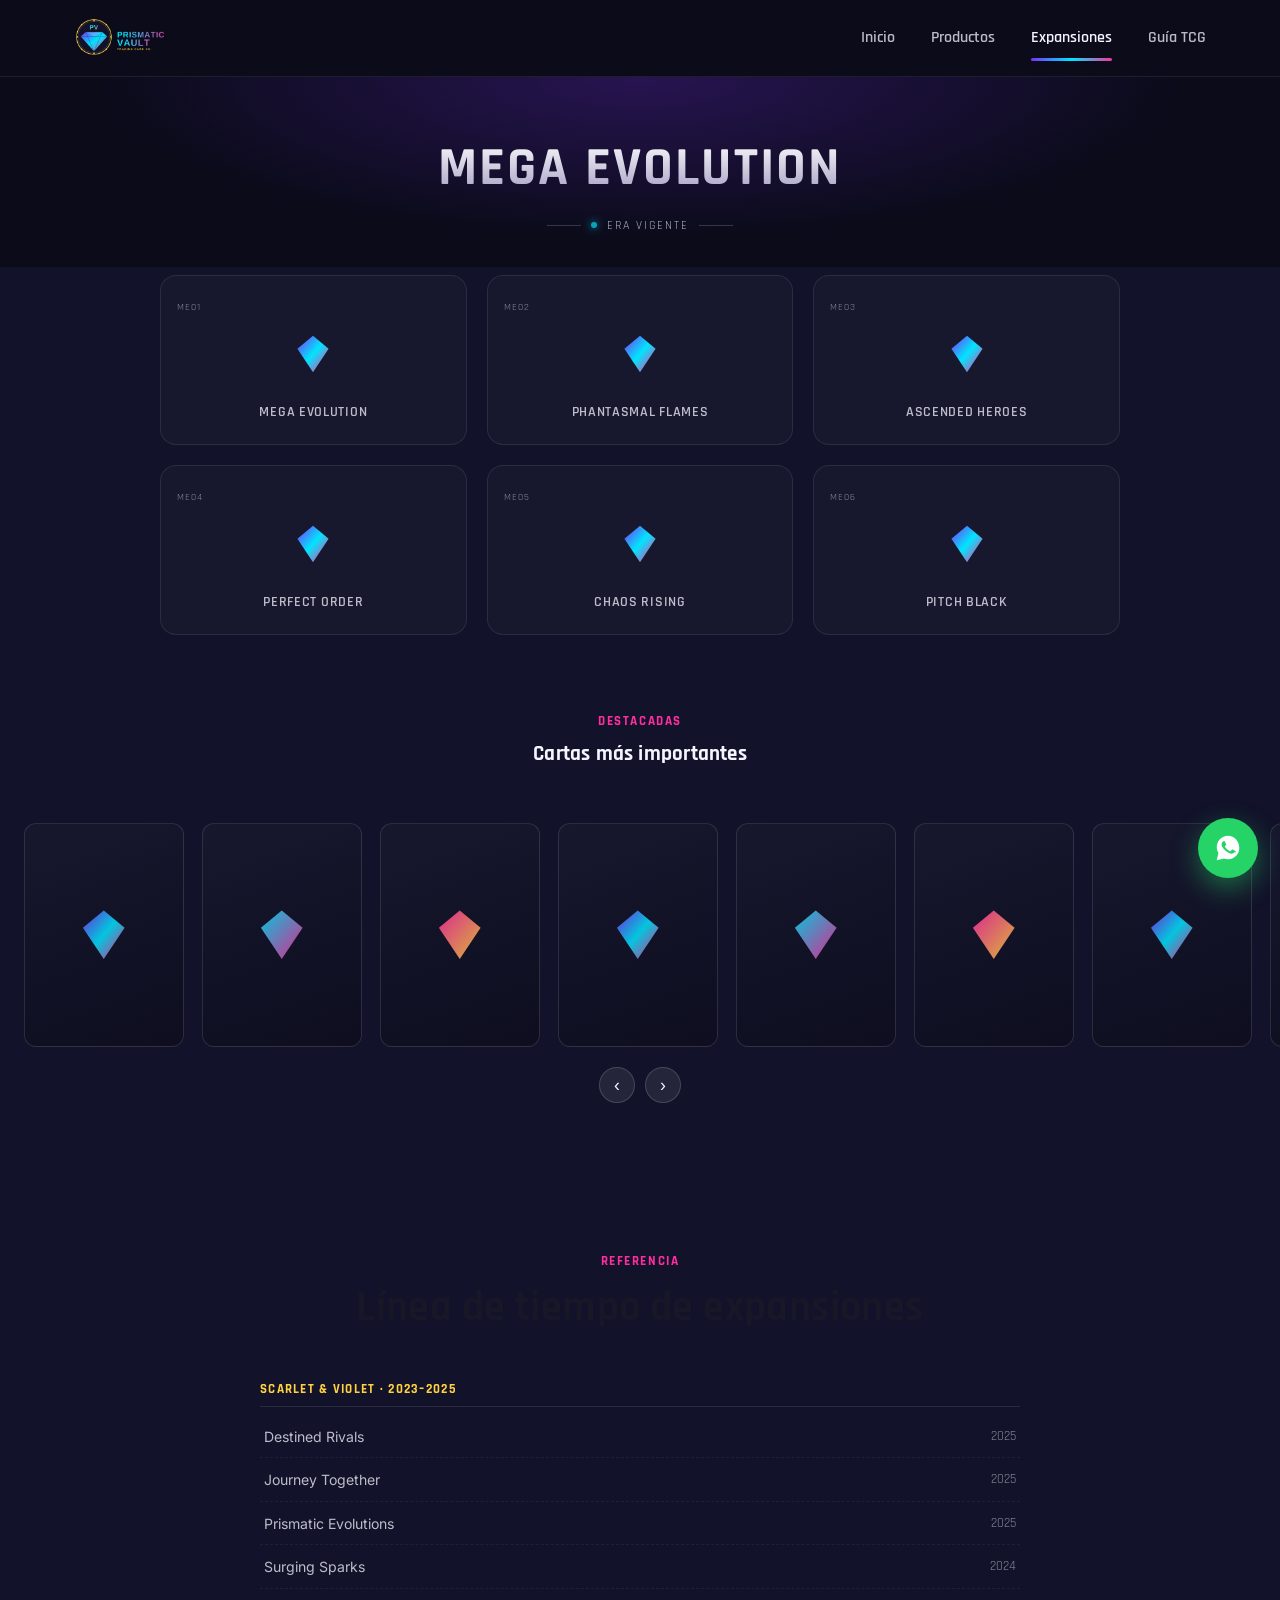
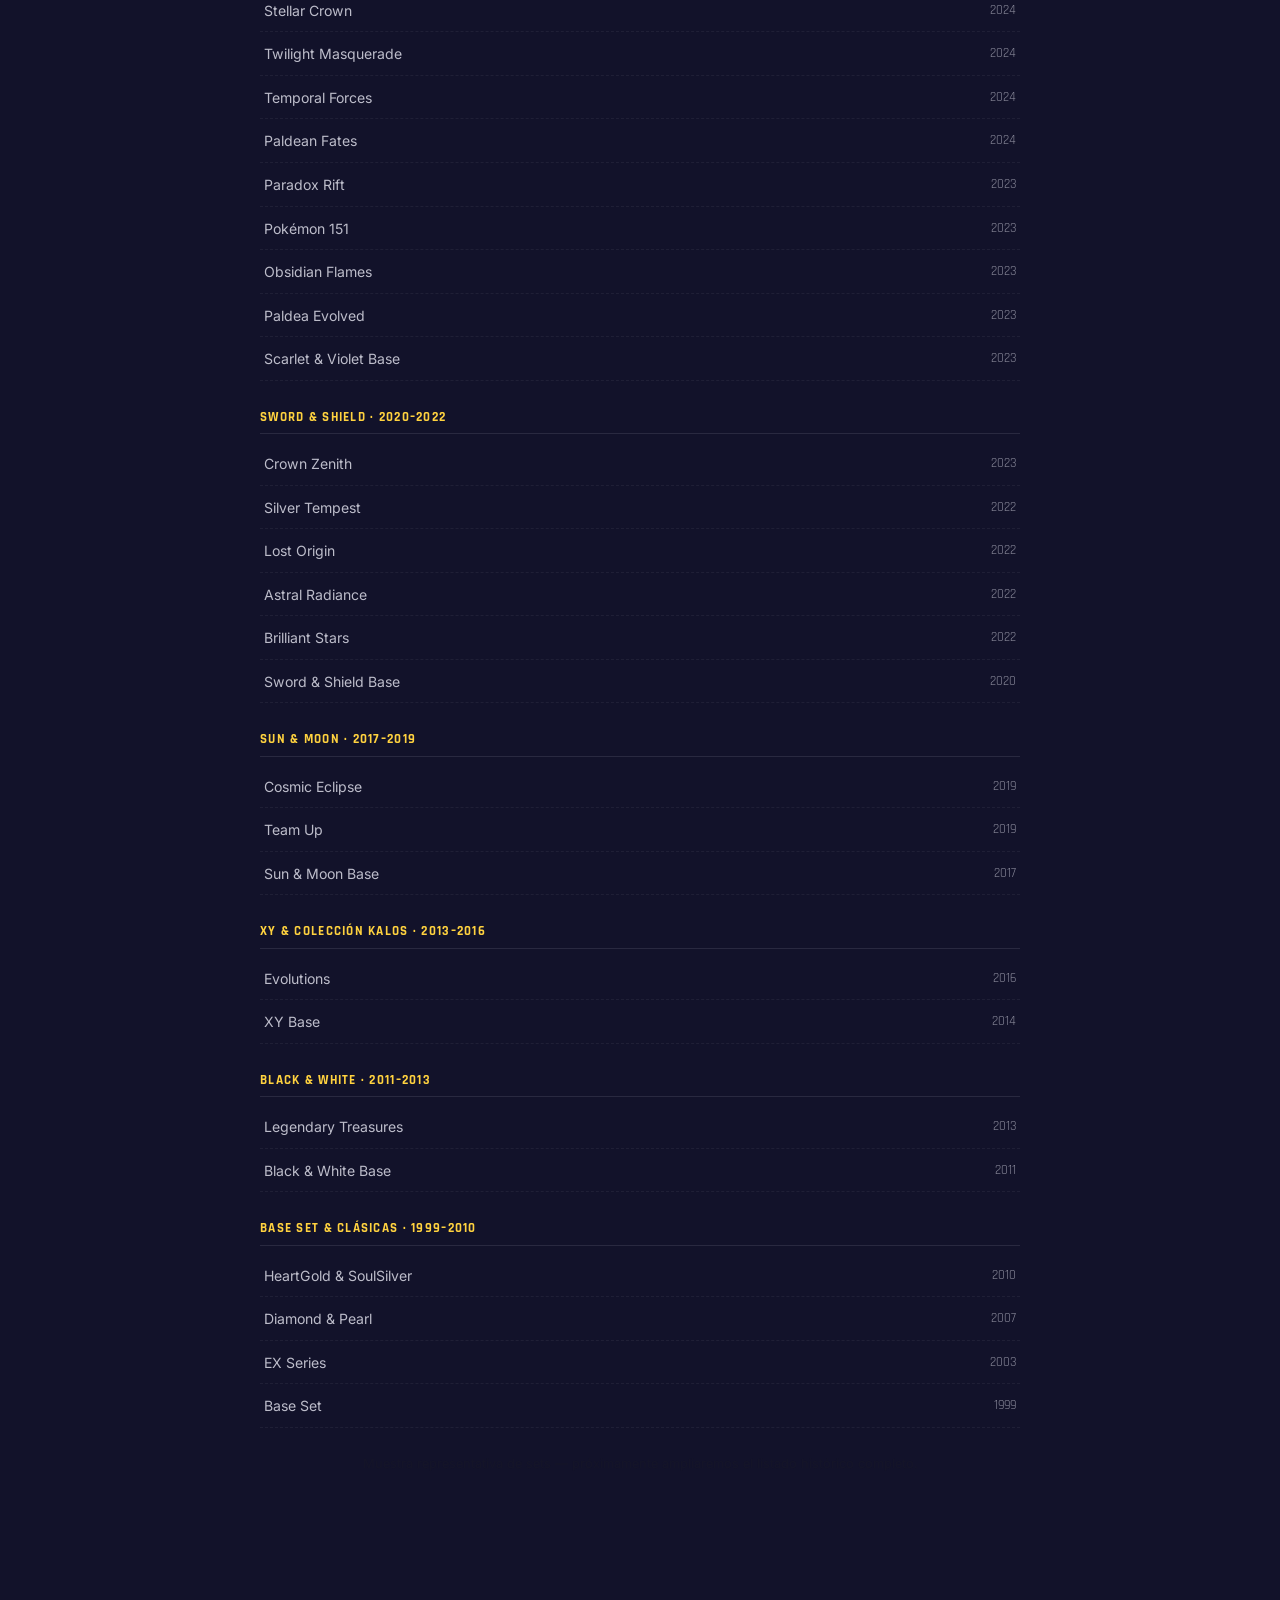
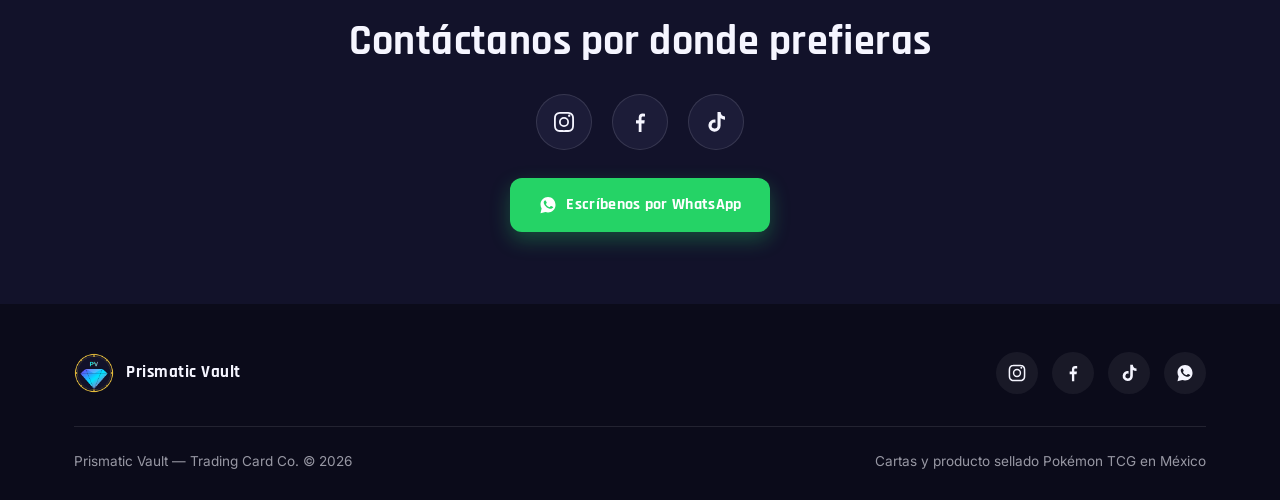
==== expansiones.html @ 1714596a "Rediseña estructura y navegación del sitio - Header oscuro (navy) en vez de blanco, quita el botón "" ====
<!DOCTYPE html>
<html lang="es-MX">
<head>
<meta charset="UTF-8">
<meta name="viewport" content="width=device-width, initial-scale=1.0">
<title>Expansiones Pokémon TCG | Prismatic Vault</title>
<meta name="description" content="Conoce las expansiones vigentes de Pokémon TCG y explora una línea de tiempo de los bloques anteriores, desde Scarlet & Violet hasta las colecciones clásicas.">
<link rel="canonical" href="https://prismaticvaulttcg.com/expansiones.html">
<meta property="og:title" content="Expansiones Pokémon TCG | Prismatic Vault">
<meta property="og:description" content="Sets vigentes y línea de tiempo de expansiones Pokémon TCG.">
<meta property="og:image" content="assets/brand/prismatic_vault_banner.png">
<meta property="og:type" content="website">
<link rel="icon" type="image/png" href="assets/brand/prismatic_vault_icon.png">
<link rel="preconnect" href="https://fonts.googleapis.com">
<link rel="preconnect" href="https://fonts.gstatic.com" crossorigin>
<link href="https://fonts.googleapis.com/css2?family=Rajdhani:wght@600;700&family=Inter:wght@400;500;600&display=swap" rel="stylesheet">
<link rel="stylesheet" href="css/style.css">
</head>
<body>

<header class="site-header">
  <div class="container">
    <a href="index.html" class="brand-logo">
      <img src="assets/brand/prismatic_vault_logo.png" alt="Prismatic Vault — Trading Card Co.">
    </a>
    <nav class="main-nav">
      <a href="index.html">Inicio</a>
      <a href="productos.html">Productos</a>
      <a href="expansiones.html" aria-current="page">Expansiones</a>
      <a href="guia-tcg.html">Guía TCG</a>
    </nav>
    <button class="hamburger" aria-label="Abrir menú" aria-expanded="false">
      <span></span><span></span><span></span>
    </button>
  </div>
</header>

<main>

  <!-- HERO DE ERA VIGENTE -->
  <section class="exp-hero">
    <h1 class="exp-wordmark">MEGA EVOLUTION</h1>
    <div class="exp-status"><span class="dot"></span>Era vigente</div>
  </section>

  <!-- SETS DE LA ERA VIGENTE -->
  <section class="section section--dark" style="padding-top: 8px;">
    <div class="set-grid">
      <div class="set-tile" style="--set-glow: var(--cyan);">
        <div class="set-code">ME01</div>
        <svg class="set-gem" viewBox="0 0 40 40"><polygon points="20,6 32,16 20,34 8,16" fill="url(#pv-grad)"/></svg>
        <div class="set-name">Mega Evolution</div>
      </div>
      <div class="set-tile" style="--set-glow: var(--magenta);">
        <div class="set-code">ME02</div>
        <svg class="set-gem" viewBox="0 0 40 40"><polygon points="20,6 32,16 20,34 8,16" fill="url(#pv-grad)"/></svg>
        <div class="set-name">Phantasmal Flames</div>
      </div>
      <div class="set-tile" style="--set-glow: var(--gold);">
        <div class="set-code">ME03</div>
        <svg class="set-gem" viewBox="0 0 40 40"><polygon points="20,6 32,16 20,34 8,16" fill="url(#pv-grad)"/></svg>
        <div class="set-name">Ascended Heroes</div>
      </div>
      <div class="set-tile" style="--set-glow: var(--violet);">
        <div class="set-code">ME04</div>
        <svg class="set-gem" viewBox="0 0 40 40"><polygon points="20,6 32,16 20,34 8,16" fill="url(#pv-grad)"/></svg>
        <div class="set-name">Perfect Order</div>
      </div>
      <div class="set-tile" style="--set-glow: var(--cyan);">
        <div class="set-code">ME05</div>
        <svg class="set-gem" viewBox="0 0 40 40"><polygon points="20,6 32,16 20,34 8,16" fill="url(#pv-grad)"/></svg>
        <div class="set-name">Chaos Rising</div>
      </div>
      <div class="set-tile" style="--set-glow: var(--magenta);">
        <div class="set-code">ME06</div>
        <svg class="set-gem" viewBox="0 0 40 40"><polygon points="20,6 32,16 20,34 8,16" fill="url(#pv-grad)"/></svg>
        <div class="set-name">Pitch Black</div>
      </div>
    </div>
  </section>

  <!-- CARTAS MÁS IMPORTANTES -->
  <section class="section section--dark" style="padding-top: 0;">
    <div class="section-header">
      <span class="eyebrow">Destacadas</span>
      <h2 class="section-title" style="font-size: 1.3rem;">Cartas más importantes</h2>
    </div>
    <div class="cards-carousel-wrap">
      <div class="cards-carousel" id="cards-track">
        <div class="card-tile"><svg class="gem" viewBox="0 0 40 40"><polygon points="20,6 32,16 20,34 8,16" fill="url(#pv-grad)" opacity="0.85"/></svg></div>
        <div class="card-tile"><svg class="gem" viewBox="0 0 40 40"><polygon points="20,6 32,16 20,34 8,16" fill="url(#pv-grad-2)" opacity="0.85"/></svg></div>
        <div class="card-tile"><svg class="gem" viewBox="0 0 40 40"><polygon points="20,6 32,16 20,34 8,16" fill="url(#pv-grad-3)" opacity="0.85"/></svg></div>
        <div class="card-tile"><svg class="gem" viewBox="0 0 40 40"><polygon points="20,6 32,16 20,34 8,16" fill="url(#pv-grad)" opacity="0.85"/></svg></div>
        <div class="card-tile"><svg class="gem" viewBox="0 0 40 40"><polygon points="20,6 32,16 20,34 8,16" fill="url(#pv-grad-2)" opacity="0.85"/></svg></div>
        <div class="card-tile"><svg class="gem" viewBox="0 0 40 40"><polygon points="20,6 32,16 20,34 8,16" fill="url(#pv-grad-3)" opacity="0.85"/></svg></div>
        <div class="card-tile"><svg class="gem" viewBox="0 0 40 40"><polygon points="20,6 32,16 20,34 8,16" fill="url(#pv-grad)" opacity="0.85"/></svg></div>
        <div class="card-tile"><svg class="gem" viewBox="0 0 40 40"><polygon points="20,6 32,16 20,34 8,16" fill="url(#pv-grad-2)" opacity="0.85"/></svg></div>
      </div>
      <div class="carousel-nav">
        <button data-cards-arrow="-1" data-cards-target="cards-track" aria-label="Girar a la izquierda">&#8249;</button>
        <button data-cards-arrow="1" data-cards-target="cards-track" aria-label="Girar a la derecha">&#8250;</button>
      </div>
    </div>
  </section>

  <!-- LÍNEA DE TIEMPO -->
  <section class="section section--navy" style="background: var(--navy);">
    <div class="container">
      <div class="section-header">
        <span class="eyebrow">Referencia</span>
        <h2 class="section-title">Línea de tiempo de expansiones</h2>
      </div>
      <div class="timeline">

        <div class="era">
          <div class="era-name">Scarlet &amp; Violet · 2023–2025</div>
          <div class="era-rows">
            <div class="era-row"><span>Destined Rivals</span><span>2025</span></div>
            <div class="era-row"><span>Journey Together</span><span>2025</span></div>
            <div class="era-row"><span>Prismatic Evolutions</span><span>2025</span></div>
            <div class="era-row"><span>Surging Sparks</span><span>2024</span></div>
            <div class="era-row"><span>Stellar Crown</span><span>2024</span></div>
            <div class="era-row"><span>Twilight Masquerade</span><span>2024</span></div>
            <div class="era-row"><span>Temporal Forces</span><span>2024</span></div>
            <div class="era-row"><span>Paldean Fates</span><span>2024</span></div>
            <div class="era-row"><span>Paradox Rift</span><span>2023</span></div>
            <div class="era-row"><span>Pokémon 151</span><span>2023</span></div>
            <div class="era-row"><span>Obsidian Flames</span><span>2023</span></div>
            <div class="era-row"><span>Paldea Evolved</span><span>2023</span></div>
            <div class="era-row"><span>Scarlet &amp; Violet Base</span><span>2023</span></div>
          </div>
        </div>

        <div class="era">
          <div class="era-name">Sword &amp; Shield · 2020–2022</div>
          <div class="era-rows">
            <div class="era-row"><span>Crown Zenith</span><span>2023</span></div>
            <div class="era-row"><span>Silver Tempest</span><span>2022</span></div>
            <div class="era-row"><span>Lost Origin</span><span>2022</span></div>
            <div class="era-row"><span>Astral Radiance</span><span>2022</span></div>
            <div class="era-row"><span>Brilliant Stars</span><span>2022</span></div>
            <div class="era-row"><span>Sword &amp; Shield Base</span><span>2020</span></div>
          </div>
        </div>

        <div class="era">
          <div class="era-name">Sun &amp; Moon · 2017–2019</div>
          <div class="era-rows">
            <div class="era-row"><span>Cosmic Eclipse</span><span>2019</span></div>
            <div class="era-row"><span>Team Up</span><span>2019</span></div>
            <div class="era-row"><span>Sun &amp; Moon Base</span><span>2017</span></div>
          </div>
        </div>

        <div class="era">
          <div class="era-name">XY &amp; Colección Kalos · 2013–2016</div>
          <div class="era-rows">
            <div class="era-row"><span>Evolutions</span><span>2016</span></div>
            <div class="era-row"><span>XY Base</span><span>2014</span></div>
          </div>
        </div>

        <div class="era">
          <div class="era-name">Black &amp; White · 2011–2013</div>
          <div class="era-rows">
            <div class="era-row"><span>Legendary Treasures</span><span>2013</span></div>
            <div class="era-row"><span>Black &amp; White Base</span><span>2011</span></div>
          </div>
        </div>

        <div class="era">
          <div class="era-name">Base Set &amp; Clásicas · 1999–2010</div>
          <div class="era-rows">
            <div class="era-row"><span>HeartGold &amp; SoulSilver</span><span>2010</span></div>
            <div class="era-row"><span>Diamond &amp; Pearl</span><span>2007</span></div>
            <div class="era-row"><span>EX Series</span><span>2003</span></div>
            <div class="era-row"><span>Base Set</span><span>1999</span></div>
          </div>
        </div>

        <p class="timeline-note">Muestra representativa de sets — próximamente ampliaremos el listado histórico completo.</p>
      </div>
    </div>
  </section>

  <!-- BANDA DE CONTACTO -->
  <section class="section section--dark social-band">
    <div class="container">
      <h2 class="section-title">Contáctanos por donde prefieras</h2>
      <div class="social-icons-lg">
        <a href="https://www.instagram.com/prismaticvault.tcg/" target="_blank" rel="noopener" aria-label="Instagram">
          <svg viewBox="0 0 24 24"><path d="M12 2c-2.72 0-3.06.01-4.12.06-1.06.05-1.79.22-2.43.47a4.92 4.92 0 0 0-1.78 1.16 4.92 4.92 0 0 0-1.16 1.78c-.25.64-.42 1.37-.47 2.43C2 8.94 2 9.28 2 12s.01 3.06.06 4.12c.05 1.06.22 1.79.47 2.43.26.66.6 1.22 1.16 1.78.56.56 1.12.9 1.78 1.16.64.25 1.37.42 2.43.47C8.94 22 9.28 22 12 22s3.06-.01 4.12-.06c1.06-.05 1.79-.22 2.43-.47a4.92 4.92 0 0 0 1.78-1.16 4.92 4.92 0 0 0 1.16-1.78c.25-.64.42-1.37.47-2.43.05-1.06.06-1.4.06-4.12s-.01-3.06-.06-4.12c-.05-1.06-.22-1.79-.47-2.43a4.92 4.92 0 0 0-1.16-1.78 4.92 4.92 0 0 0-1.78-1.16c-.64-.25-1.37-.42-2.43-.47C15.06 2.01 14.72 2 12 2zm0 1.8c2.67 0 2.99.01 4.04.06.98.04 1.5.21 1.85.34.47.18.8.4 1.15.75.35.35.57.68.75 1.15.13.36.3.87.34 1.85.05 1.05.06 1.37.06 4.04s-.01 2.99-.06 4.04c-.04.98-.21 1.5-.34 1.85-.18.47-.4.8-.75 1.15-.35.35-.68.57-1.15.75-.36.13-.87.3-1.85.34-1.05.05-1.37.06-4.04.06s-2.99-.01-4.04-.06c-.98-.04-1.5-.21-1.85-.34a3.1 3.1 0 0 1-1.15-.75 3.1 3.1 0 0 1-.75-1.15c-.13-.36-.3-.87-.34-1.85-.05-1.05-.06-1.37-.06-4.04s.01-2.99.06-4.04c.04-.98.21-1.5.34-1.85.18-.47.4-.8.75-1.15.35-.35.68-.57 1.15-.75.36-.13.87-.3 1.85-.34 1.05-.05 1.37-.06 4.04-.06zm0 3.2a5 5 0 1 0 0 10 5 5 0 0 0 0-10zm0 8.25a3.25 3.25 0 1 1 0-6.5 3.25 3.25 0 0 1 0 6.5zm5.2-8.45a1.17 1.17 0 1 1 0-2.34 1.17 1.17 0 0 1 0 2.34z"/></svg>
        </a>
        <a href="https://facebook.com/prismaticvault.tcg" target="_blank" rel="noopener" aria-label="Facebook">
          <svg viewBox="0 0 24 24"><path d="M13.5 22v-8.4h2.8l.42-3.28h-3.22V8.2c0-.95.26-1.6 1.63-1.6H17V3.7A21.8 21.8 0 0 0 14.6 3.6c-2.3 0-3.87 1.4-3.87 3.98v2.74H8v3.28h2.73V22h2.77z"/></svg>
        </a>
        <a href="https://vt.tiktok.com/ZSXAYgNUm/" target="_blank" rel="noopener" aria-label="TikTok">
          <svg viewBox="0 0 24 24"><path d="M16.6 2h-3.1v13.6a2.9 2.9 0 1 1-2.05-2.78V9.6a6.1 6.1 0 1 0 5.15 6.03V8.36a7.9 7.9 0 0 0 4.4 1.33V6.5a4.85 4.85 0 0 1-4.4-4.5z"/></svg>
        </a>
      </div>
      <a href="https://wa.me/524494250223" class="btn btn-whatsapp" target="_blank" rel="noopener">
        <svg viewBox="0 0 32 32" style="width:20px;height:20px;fill:#fff;"><path d="M16.02 3C9.4 3 4 8.4 4 15.02c0 2.34.65 4.52 1.78 6.38L4 29l7.78-1.74a12.9 12.9 0 0 0 4.24.72h.02c6.62 0 12.02-5.4 12.02-12.02C28 8.4 22.64 3 16.02 3zm7.05 17.2c-.3.86-1.7 1.64-2.35 1.74-.6.1-1.36.14-2.2-.14-.5-.16-1.15-.38-1.98-.74-3.48-1.5-5.75-5.02-5.93-5.26-.17-.24-1.42-1.9-1.42-3.62 0-1.72.9-2.56 1.22-2.9.32-.34.7-.42.94-.42h.68c.22 0 .5-.04.78.6.3.68 1 2.4 1.1 2.58.1.18.16.4.02.64-.14.24-.2.4-.4.62-.2.22-.42.5-.6.66-.2.2-.4.4-.18.78.22.38 1 1.66 2.16 2.7 1.48 1.32 2.74 1.74 3.12 1.94.38.2.6.16.82-.08.22-.24.94-1.08 1.2-1.46.26-.38.5-.3.84-.18.34.12 2.16 1.02 2.54 1.2.38.18.62.28.72.44.1.18.1.98-.2 1.84z"/></svg>
        Escríbenos por WhatsApp
      </a>
    </div>
  </section>

</main>

<footer class="site-footer">
  <div class="container">
    <div class="footer-top">
      <div class="footer-brand">
        <img src="assets/brand/prismatic_vault_icon.png" alt="Prismatic Vault">
        <span>Prismatic Vault</span>
      </div>
      <div class="footer-links">
        <a href="https://www.instagram.com/prismaticvault.tcg/" target="_blank" rel="noopener" aria-label="Instagram">
          <svg viewBox="0 0 24 24"><path d="M12 2c-2.72 0-3.06.01-4.12.06-1.06.05-1.79.22-2.43.47a4.92 4.92 0 0 0-1.78 1.16 4.92 4.92 0 0 0-1.16 1.78c-.25.64-.42 1.37-.47 2.43C2 8.94 2 9.28 2 12s.01 3.06.06 4.12c.05 1.06.22 1.79.47 2.43.26.66.6 1.22 1.16 1.78.56.56 1.12.9 1.78 1.16.64.25 1.37.42 2.43.47C8.94 22 9.28 22 12 22s3.06-.01 4.12-.06c1.06-.05 1.79-.22 2.43-.47a4.92 4.92 0 0 0 1.78-1.16 4.92 4.92 0 0 0 1.16-1.78c.25-.64.42-1.37.47-2.43.05-1.06.06-1.4.06-4.12s-.01-3.06-.06-4.12c-.05-1.06-.22-1.79-.47-2.43a4.92 4.92 0 0 0-1.16-1.78 4.92 4.92 0 0 0-1.78-1.16c-.64-.25-1.37-.42-2.43-.47C15.06 2.01 14.72 2 12 2zm0 1.8c2.67 0 2.99.01 4.04.06.98.04 1.5.21 1.85.34.47.18.8.4 1.15.75.35.35.57.68.75 1.15.13.36.3.87.34 1.85.05 1.05.06 1.37.06 4.04s-.01 2.99-.06 4.04c-.04.98-.21 1.5-.34 1.85-.18.47-.4.8-.75 1.15-.35.35-.68.57-1.15.75-.36.13-.87.3-1.85.34-1.05.05-1.37.06-4.04.06s-2.99-.01-4.04-.06c-.98-.04-1.5-.21-1.85-.34a3.1 3.1 0 0 1-1.15-.75 3.1 3.1 0 0 1-.75-1.15c-.13-.36-.3-.87-.34-1.85-.05-1.05-.06-1.37-.06-4.04s.01-2.99.06-4.04c.04-.98.21-1.5.34-1.85.18-.47.4-.8.75-1.15.35-.35.68-.57 1.15-.75.36-.13.87-.3 1.85-.34 1.05-.05 1.37-.06 4.04-.06zm0 3.2a5 5 0 1 0 0 10 5 5 0 0 0 0-10zm0 8.25a3.25 3.25 0 1 1 0-6.5 3.25 3.25 0 0 1 0 6.5zm5.2-8.45a1.17 1.17 0 1 1 0-2.34 1.17 1.17 0 0 1 0 2.34z"/></svg>
        </a>
        <a href="https://facebook.com/prismaticvault.tcg" target="_blank" rel="noopener" aria-label="Facebook">
          <svg viewBox="0 0 24 24"><path d="M13.5 22v-8.4h2.8l.42-3.28h-3.22V8.2c0-.95.26-1.6 1.63-1.6H17V3.7A21.8 21.8 0 0 0 14.6 3.6c-2.3 0-3.87 1.4-3.87 3.98v2.74H8v3.28h2.73V22h2.77z"/></svg>
        </a>
        <a href="https://vt.tiktok.com/ZSXAYgNUm/" target="_blank" rel="noopener" aria-label="TikTok">
          <svg viewBox="0 0 24 24"><path d="M16.6 2h-3.1v13.6a2.9 2.9 0 1 1-2.05-2.78V9.6a6.1 6.1 0 1 0 5.15 6.03V8.36a7.9 7.9 0 0 0 4.4 1.33V6.5a4.85 4.85 0 0 1-4.4-4.5z"/></svg>
        </a>
        <a href="https://wa.me/524494250223" target="_blank" rel="noopener" aria-label="WhatsApp">
          <svg viewBox="0 0 32 32"><path d="M16.02 3C9.4 3 4 8.4 4 15.02c0 2.34.65 4.52 1.78 6.38L4 29l7.78-1.74a12.9 12.9 0 0 0 4.24.72h.02c6.62 0 12.02-5.4 12.02-12.02C28 8.4 22.64 3 16.02 3zm7.05 17.2c-.3.86-1.7 1.64-2.35 1.74-.6.1-1.36.14-2.2-.14-.5-.16-1.15-.38-1.98-.74-3.48-1.5-5.75-5.02-5.93-5.26-.17-.24-1.42-1.9-1.42-3.62 0-1.72.9-2.56 1.22-2.9.32-.34.7-.42.94-.42h.68c.22 0 .5-.04.78.6.3.68 1 2.4 1.1 2.58.1.18.16.4.02.64-.14.24-.2.4-.4.62-.2.22-.42.5-.6.66-.2.2-.4.4-.18.78.22.38 1 1.66 2.16 2.7 1.48 1.32 2.74 1.74 3.12 1.94.38.2.6.16.82-.08.22-.24.94-1.08 1.2-1.46.26-.38.5-.3.84-.18.34.12 2.16 1.02 2.54 1.2.38.18.62.28.72.44.1.18.1.98-.2 1.84z"/></svg>
        </a>
      </div>
    </div>
    <div class="footer-bottom">
      <span>Prismatic Vault — Trading Card Co. © <span data-year>2026</span></span>
      <span>Cartas y producto sellado Pokémon TCG en México</span>
    </div>
  </div>
</footer>

<a href="https://wa.me/524494250223" class="wa-float" target="_blank" rel="noopener" aria-label="Escríbenos por WhatsApp">
  <svg viewBox="0 0 32 32"><path d="M16.02 3C9.4 3 4 8.4 4 15.02c0 2.34.65 4.52 1.78 6.38L4 29l7.78-1.74a12.9 12.9 0 0 0 4.24.72h.02c6.62 0 12.02-5.4 12.02-12.02C28 8.4 22.64 3 16.02 3zm7.05 17.2c-.3.86-1.7 1.64-2.35 1.74-.6.1-1.36.14-2.2-.14-.5-.16-1.15-.38-1.98-.74-3.48-1.5-5.75-5.02-5.93-5.26-.17-.24-1.42-1.9-1.42-3.62 0-1.72.9-2.56 1.22-2.9.32-.34.7-.42.94-.42h.68c.22 0 .5-.04.78.6.3.68 1 2.4 1.1 2.58.1.18.16.4.02.64-.14.24-.2.4-.4.62-.2.22-.42.5-.6.66-.2.2-.4.4-.18.78.22.38 1 1.66 2.16 2.7 1.48 1.32 2.74 1.74 3.12 1.94.38.2.6.16.82-.08.22-.24.94-1.08 1.2-1.46.26-.38.5-.3.84-.18.34.12 2.16 1.02 2.54 1.2.38.18.62.28.72.44.1.18.1.98-.2 1.84z"/></svg>
</a>

<svg width="0" height="0" style="position:absolute">
  <defs>
    <linearGradient id="pv-grad" x1="0" y1="0" x2="1" y2="1">
      <stop offset="0%" stop-color="#7B2FF7"/><stop offset="50%" stop-color="#00E5FF"/><stop offset="100%" stop-color="#FF2E9F"/>
    </linearGradient>
    <linearGradient id="pv-grad-2" x1="0" y1="0" x2="1" y2="1">
      <stop offset="0%" stop-color="#00E5FF"/><stop offset="100%" stop-color="#FF2E9F"/>
    </linearGradient>
    <linearGradient id="pv-grad-3" x1="0" y1="0" x2="1" y2="1">
      <stop offset="0%" stop-color="#FF2E9F"/><stop offset="100%" stop-color="#FFD23F"/>
    </linearGradient>
  </defs>
</svg>

<script src="js/main.js"></script>
</body>
</html>
---- css/style.css ----
/* ==========================================================================
   Prismatic Vault — Design System
   ========================================================================== */

:root {
  --violet: #7B2FF7;
  --cyan: #00E5FF;
  --magenta: #FF2E9F;
  --gold: #FFD23F;
  --navy-deep: #0B0B1A;
  --navy: #12122A;
  --text-light: #F5F5FF;
  --text-dark: #171727;
  --text-muted: #6B6B85;

  --gradient-brand: linear-gradient(115deg, var(--violet) 0%, var(--cyan) 50%, var(--magenta) 100%);
  --gradient-brand-soft: linear-gradient(115deg, rgba(123,47,247,0.15) 0%, rgba(0,229,255,0.15) 50%, rgba(255,46,159,0.15) 100%);
  --gradient-hero: linear-gradient(160deg, var(--navy-deep) 0%, #1B1440 100%);
  --gradient-btn: linear-gradient(100deg, var(--violet) 0%, var(--magenta) 100%);
  --gradient-btn-hover: linear-gradient(100deg, var(--cyan) 0%, var(--magenta) 100%);

  --font-heading: 'Rajdhani', sans-serif;
  --font-body: 'Inter', sans-serif;

  --radius-sm: 8px;
  --radius-md: 12px;
  --container: 1180px;
}

* { box-sizing: border-box; margin: 0; padding: 0; }

html { scroll-behavior: smooth; }

body {
  font-family: var(--font-body);
  background: #FFFFFF;
  color: var(--text-dark);
  line-height: 1.6;
  -webkit-font-smoothing: antialiased;
  overflow-x: hidden;
}

img { max-width: 100%; display: block; }

a { text-decoration: none; color: inherit; }

ul { list-style: none; }

h1, h2, h3, h4 {
  font-family: var(--font-heading);
  font-weight: 700;
  letter-spacing: 0.01em;
  line-height: 1.15;
}

.container {
  max-width: var(--container);
  margin: 0 auto;
  padding: 0 24px;
}

.section {
  padding: 72px 0;
}

.section--dark {
  background: var(--navy);
  color: var(--text-light);
}

.section--light {
  background: #FAFAFD;
  color: var(--text-dark);
}

.eyebrow {
  display: inline-block;
  font-family: var(--font-heading);
  font-weight: 700;
  letter-spacing: 0.12em;
  text-transform: uppercase;
  font-size: 0.8rem;
  color: var(--magenta);
  margin-bottom: 12px;
}

.section-title {
  font-size: clamp(1.8rem, 4vw, 2.6rem);
  margin-bottom: 16px;
}

.section-subtitle {
  max-width: 640px;
  font-size: 1.05rem;
  opacity: 0.85;
}

.section-header {
  text-align: center;
  max-width: 720px;
  margin: 0 auto 48px;
}

/* --------------------------------------------------------------------------
   Buttons
   -------------------------------------------------------------------------- */

.btn {
  display: inline-flex;
  align-items: center;
  justify-content: center;
  gap: 8px;
  font-family: var(--font-heading);
  font-weight: 700;
  font-size: 1rem;
  letter-spacing: 0.02em;
  padding: 14px 28px;
  border-radius: var(--radius-md);
  border: none;
  cursor: pointer;
  transition: transform 0.18s ease, box-shadow 0.18s ease, opacity 0.18s ease;
  white-space: nowrap;
}

.btn-primary {
  background: var(--gradient-btn);
  color: #FFFFFF;
  box-shadow: 0 8px 24px rgba(123, 47, 247, 0.35);
}

.btn-primary:hover {
  background: var(--gradient-btn-hover);
  transform: translateY(-2px);
  box-shadow: 0 10px 28px rgba(0, 229, 255, 0.3);
}

.btn-outline {
  background: transparent;
  color: var(--text-light);
  border: 2px solid rgba(245, 245, 255, 0.35);
}

.btn-outline:hover {
  border-color: var(--cyan);
  color: var(--cyan);
  transform: translateY(-2px);
}

.btn-gold {
  background: var(--gold);
  color: var(--navy-deep);
  box-shadow: 0 8px 20px rgba(255, 210, 63, 0.3);
}

.btn-gold:hover {
  transform: translateY(-2px);
  box-shadow: 0 10px 24px rgba(255, 210, 63, 0.4);
}

.btn-whatsapp {
  background: #25D366;
  color: #FFFFFF;
  box-shadow: 0 8px 20px rgba(37, 211, 102, 0.3);
}

.btn-whatsapp:hover {
  transform: translateY(-2px);
  box-shadow: 0 10px 24px rgba(37, 211, 102, 0.4);
}

.btn-block { width: 100%; }

/* --------------------------------------------------------------------------
   Header
   -------------------------------------------------------------------------- */

.site-header {
  position: sticky;
  top: 0;
  z-index: 100;
  background: var(--navy-deep);
  border-bottom: 1px solid rgba(245, 245, 255, 0.08);
}

.site-header .container {
  display: flex;
  align-items: center;
  justify-content: space-between;
  height: 76px;
}

.brand-logo {
  display: flex;
  align-items: center;
  height: 100%;
  padding: 12px 0;
}

.brand-logo img {
  height: 100%;
  max-height: 44px;
  width: auto;
}

.main-nav {
  display: flex;
  align-items: center;
  gap: 36px;
}

.main-nav a {
  font-family: var(--font-heading);
  font-weight: 600;
  font-size: 1.02rem;
  color: var(--text-light);
  opacity: 0.75;
  position: relative;
  padding: 6px 0;
  transition: color 0.15s ease, opacity 0.15s ease;
}

.main-nav a:hover,
.main-nav a[aria-current="page"] {
  color: var(--text-light);
  opacity: 1;
}

.main-nav a[aria-current="page"]::after {
  content: '';
  position: absolute;
  left: 0;
  right: 0;
  bottom: -4px;
  height: 3px;
  border-radius: 2px;
  background: var(--gradient-brand);
}

.hamburger {
  display: none;
  flex-direction: column;
  justify-content: center;
  gap: 5px;
  width: 40px;
  height: 40px;
  background: none;
  border: none;
  cursor: pointer;
  padding: 0;
}

.hamburger span {
  display: block;
  height: 3px;
  border-radius: 2px;
  background: var(--text-light);
  transition: transform 0.2s ease, opacity 0.2s ease;
}

.hamburger span:nth-child(1) { width: 26px; }
.hamburger span:nth-child(2) { width: 20px; margin-left: auto; }
.hamburger span:nth-child(3) { width: 26px; }

.hamburger.is-open span:nth-child(1) { transform: translateY(8px) rotate(45deg); width: 26px; }
.hamburger.is-open span:nth-child(2) { opacity: 0; }
.hamburger.is-open span:nth-child(3) { transform: translateY(-8px) rotate(-45deg); width: 26px; }

@media (max-width: 860px) {
  .hamburger { display: flex; }

  .main-nav {
    position: fixed;
    top: 76px;
    left: 0;
    right: 0;
    flex-direction: column;
    align-items: stretch;
    gap: 0;
    background: var(--navy-deep);
    border-bottom: 1px solid rgba(245, 245, 255, 0.08);
    padding: 8px 24px 24px;
    transform: translateY(-12px);
    opacity: 0;
    pointer-events: none;
    transition: transform 0.2s ease, opacity 0.2s ease;
  }

  .main-nav.is-open {
    transform: translateY(0);
    opacity: 1;
    pointer-events: auto;
  }

  .main-nav a { padding: 14px 0; border-bottom: 1px solid rgba(245, 245, 255, 0.08); }
}

/* --------------------------------------------------------------------------
   Hero
   -------------------------------------------------------------------------- */

.hero {
  background: var(--gradient-hero);
  color: var(--text-light);
  position: relative;
  overflow: hidden;
}

.hero::before {
  content: '';
  position: absolute;
  inset: 0;
  background:
    radial-gradient(600px 300px at 85% 10%, rgba(0, 229, 255, 0.12), transparent 60%),
    radial-gradient(500px 260px at 10% 90%, rgba(255, 46, 159, 0.12), transparent 60%);
  pointer-events: none;
  z-index: 0;
}

/* Hero carousel */
.hero-slide {
  display: none;
  padding: 64px 0 88px;
  position: relative;
  z-index: 1;
}

.hero-slide.is-active {
  display: block;
}

.hero-slide .container {
  display: flex;
  flex-direction: column;
  align-items: center;
  text-align: center;
  gap: 28px;
}

.hero-logo {
  max-width: 300px;
  width: 60%;
}

.hero-slide h1 {
  font-size: clamp(2.1rem, 5.5vw, 3.4rem);
  max-width: 780px;
}

.hero-slide h1 span {
  background: var(--gradient-brand);
  -webkit-background-clip: text;
  background-clip: text;
  color: transparent;
}

.hero-slide p {
  max-width: 560px;
  font-size: 1.1rem;
  opacity: 0.85;
}

.hero-actions {
  display: flex;
  flex-wrap: wrap;
  gap: 16px;
  justify-content: center;
  margin-top: 8px;
}

.hero-arrow {
  position: absolute;
  top: 50%;
  transform: translateY(-50%);
  z-index: 3;
  width: 42px;
  height: 42px;
  border-radius: 50%;
  background: rgba(245, 245, 255, 0.08);
  border: 1px solid rgba(245, 245, 255, 0.18);
  color: var(--text-light);
  font-size: 1.2rem;
  cursor: pointer;
  transition: background 0.15s ease;
}

.hero-arrow:hover { background: rgba(245, 245, 255, 0.18); }
.hero-arrow.prev { left: 18px; }
.hero-arrow.next { right: 18px; }

.hero-dots {
  position: absolute;
  bottom: 20px;
  left: 0;
  right: 0;
  z-index: 3;
  display: flex;
  justify-content: center;
  gap: 8px;
}

.hero-dots button {
  width: 8px;
  height: 8px;
  border-radius: 50%;
  background: rgba(245, 245, 255, 0.3);
  border: none;
  padding: 0;
  cursor: pointer;
  transition: width 0.2s ease, background 0.2s ease;
}

.hero-dots button.is-active {
  background: var(--cyan);
  width: 22px;
  border-radius: 4px;
}

@media (min-width: 860px) {
  .hero-slide .container { text-align: left; align-items: flex-start; }
  .hero-actions { justify-content: flex-start; }
}

@media (max-width: 640px) {
  .hero-arrow { width: 34px; height: 34px; font-size: 1rem; }
  .hero-arrow.prev { left: 8px; }
  .hero-arrow.next { right: 8px; }
}

/* --------------------------------------------------------------------------
   Cards grid
   -------------------------------------------------------------------------- */

.grid {
  display: grid;
  gap: 24px;
  grid-template-columns: 1fr;
}

@media (min-width: 640px) {
  .grid--2 { grid-template-columns: repeat(2, 1fr); }
}

@media (min-width: 960px) {
  .grid--3 { grid-template-columns: repeat(3, 1fr); }
  .grid--4 { grid-template-columns: repeat(4, 1fr); }
}

.card {
  background: #17172E;
  border: 1px solid rgba(245, 245, 255, 0.08);
  border-radius: var(--radius-md);
  padding: 32px 26px;
  text-align: center;
  transition: transform 0.2s ease, border-color 0.2s ease;
}

.card:hover {
  transform: translateY(-4px);
  border-color: rgba(0, 229, 255, 0.35);
}

.card-icon {
  font-size: 2.2rem;
  margin-bottom: 16px;
  display: inline-block;
}

.card-thumb {
  width: 64px;
  height: 64px;
  margin: 0 auto 16px;
  border-radius: var(--radius-md);
  background: var(--gradient-brand);
  display: flex;
  align-items: center;
  justify-content: center;
  position: relative;
}

.card-thumb svg {
  width: 32px;
  height: 32px;
}

.ph-tag {
  position: absolute;
  bottom: -8px;
  right: -6px;
  font-family: var(--font-heading);
  font-size: 0.6rem;
  font-weight: 700;
  letter-spacing: 0.04em;
  background: var(--navy-deep);
  color: var(--gold);
  border: 1px solid var(--gold);
  padding: 1px 6px;
  border-radius: 5px;
  text-transform: uppercase;
}

.card h3 {
  font-size: 1.3rem;
  margin-bottom: 10px;
}

.card p {
  opacity: 0.8;
  font-size: 0.98rem;
}

/* Light variant used on white sections */
.card--light {
  background: #FFFFFF;
  border: 1px solid #ECECF4;
  box-shadow: 0 4px 20px rgba(20, 20, 50, 0.05);
}

.card--light:hover {
  border-color: var(--cyan);
}

.card--light p { opacity: 1; color: var(--text-muted); }

/* --------------------------------------------------------------------------
   Productos — tiles glass 3D
   -------------------------------------------------------------------------- */

.prod-grid {
  display: grid;
  gap: 20px;
  grid-template-columns: repeat(2, 1fr);
  max-width: 980px;
  margin: 0 auto;
}

@media (min-width: 640px) {
  .prod-grid { grid-template-columns: repeat(3, 1fr); }
}

@media (min-width: 900px) {
  .prod-grid { grid-template-columns: repeat(4, 1fr); }
}

.prod-tile {
  position: relative;
  padding: 28px 14px 20px;
  border-radius: 18px;
  text-align: center;
  overflow: hidden;
  background: rgba(245, 245, 255, 0.04);
  border: 1px solid rgba(245, 245, 255, 0.09);
  backdrop-filter: blur(3px);
  transition: transform 0.35s cubic-bezier(0.2, 0.8, 0.2, 1), border-color 0.35s ease, background 0.35s ease, box-shadow 0.35s ease;
}

.prod-tile::before {
  content: '';
  position: absolute;
  inset: 0;
  opacity: 0;
  pointer-events: none;
  transition: opacity 0.35s ease;
  background: radial-gradient(circle at 50% 78%, var(--tile-glow, rgba(123, 47, 247, 0.35)), transparent 45%);
}

.prod-tile:hover {
  transform: translateY(-8px) scale(1.02);
  border-color: rgba(0, 229, 255, 0.4);
  background: rgba(245, 245, 255, 0.07);
  box-shadow: 0 18px 34px rgba(0, 0, 0, 0.35);
}

.prod-tile:hover::before { opacity: 1; }

.prod-tile-icon {
  width: 100%;
  height: 76px;
  display: flex;
  align-items: center;
  justify-content: center;
  margin-bottom: 12px;
  position: relative;
  z-index: 1;
  transition: transform 0.4s cubic-bezier(0.34, 1.56, 0.64, 1);
}

.prod-tile:hover .prod-tile-icon { transform: translateY(-4px) scale(1.08); }

.prod-tile-icon svg { width: 46px; height: 46px; }

.prod-tile h3 {
  position: relative;
  z-index: 1;
  font-size: 0.86rem;
  letter-spacing: 0.03em;
  text-transform: uppercase;
  margin: 0;
  color: var(--text-light);
  opacity: 0.8;
  transition: opacity 0.3s ease;
}

.prod-tile:hover h3 { opacity: 1; }

.prod-tile-bar {
  position: relative;
  z-index: 1;
  height: 2px;
  width: 0;
  margin: 10px auto 0;
  border-radius: 2px;
  background: var(--gradient-brand);
  transition: width 0.4s ease;
}

.prod-tile:hover .prod-tile-bar { width: 60%; }

/* --------------------------------------------------------------------------
   Banda destacada / callout
   -------------------------------------------------------------------------- */

.callout {
  background: var(--gradient-brand);
  border-radius: var(--radius-md);
  padding: 48px 32px;
  text-align: center;
  color: #FFFFFF;
}

.callout h2 {
  font-size: clamp(1.5rem, 3.5vw, 2.1rem);
  margin-bottom: 12px;
}

.callout p {
  max-width: 560px;
  margin: 0 auto 24px;
  opacity: 0.95;
}

/* --------------------------------------------------------------------------
   Social band
   -------------------------------------------------------------------------- */

.social-band {
  text-align: center;
}

.social-band h2 { margin-bottom: 28px; }

.social-icons-lg {
  display: flex;
  justify-content: center;
  gap: 20px;
  flex-wrap: wrap;
  margin-bottom: 28px;
}

.social-icons-lg a {
  width: 56px;
  height: 56px;
  border-radius: 50%;
  display: flex;
  align-items: center;
  justify-content: center;
  background: #1C1C38;
  border: 1px solid rgba(245, 245, 255, 0.12);
  transition: transform 0.18s ease, background 0.18s ease;
}

.social-icons-lg svg { width: 24px; height: 24px; fill: var(--text-light); }

.social-icons-lg a:hover {
  transform: translateY(-3px);
  background: var(--gradient-brand);
}

/* --------------------------------------------------------------------------
   Footer
   -------------------------------------------------------------------------- */

.site-footer {
  background: var(--navy-deep);
  color: var(--text-light);
  padding: 48px 0 28px;
}

.footer-top {
  display: flex;
  flex-wrap: wrap;
  align-items: center;
  justify-content: space-between;
  gap: 24px;
  padding-bottom: 32px;
  border-bottom: 1px solid rgba(245, 245, 255, 0.1);
}

.footer-brand {
  display: flex;
  align-items: center;
  gap: 12px;
}

.footer-brand img { height: 40px; width: auto; }

.footer-brand span {
  font-family: var(--font-heading);
  font-weight: 700;
  font-size: 1.05rem;
  letter-spacing: 0.03em;
}

.footer-links {
  display: flex;
  align-items: center;
  gap: 14px;
}

.footer-links a {
  width: 42px;
  height: 42px;
  border-radius: 50%;
  display: flex;
  align-items: center;
  justify-content: center;
  background: rgba(245, 245, 255, 0.06);
  transition: transform 0.18s ease, background 0.18s ease;
}

.footer-links svg { width: 20px; height: 20px; fill: var(--text-light); }

.footer-links a:hover {
  background: var(--gradient-brand);
  transform: translateY(-2px);
}

.footer-whatsapp {
  display: inline-flex;
  align-items: center;
  gap: 8px;
}

.footer-bottom {
  display: flex;
  flex-wrap: wrap;
  justify-content: space-between;
  gap: 12px;
  padding-top: 24px;
  font-size: 0.85rem;
  opacity: 0.6;
}

/* --------------------------------------------------------------------------
   Floating WhatsApp button
   -------------------------------------------------------------------------- */

.wa-float {
  position: fixed;
  bottom: 22px;
  right: 22px;
  z-index: 200;
  width: 60px;
  height: 60px;
  border-radius: 50%;
  background: #25D366;
  display: flex;
  align-items: center;
  justify-content: center;
  box-shadow: 0 10px 28px rgba(37, 211, 102, 0.45);
  transition: transform 0.2s ease, box-shadow 0.2s ease;
  animation: wa-pulse 2.6s ease-in-out infinite;
}

.wa-float svg { width: 30px; height: 30px; fill: #FFFFFF; }

.wa-float:hover {
  transform: scale(1.08);
  box-shadow: 0 12px 32px rgba(37, 211, 102, 0.55);
}

@keyframes wa-pulse {
  0%, 100% { box-shadow: 0 10px 28px rgba(37, 211, 102, 0.45); }
  50% { box-shadow: 0 10px 28px rgba(37, 211, 102, 0.75), 0 0 0 8px rgba(37, 211, 102, 0.12); }
}

/* --------------------------------------------------------------------------
   Page header (Tienda / Guía)
   -------------------------------------------------------------------------- */

.page-hero {
  background: var(--gradient-hero);
  color: var(--text-light);
  padding: 56px 0 64px;
  text-align: center;
}

.page-hero h1 { font-size: clamp(1.9rem, 4.5vw, 2.8rem); margin-bottom: 14px; }

.page-hero p {
  max-width: 620px;
  margin: 0 auto;
  opacity: 0.85;
  font-size: 1.05rem;
}

/* --------------------------------------------------------------------------
   Rarity guide (Guía TCG)
   -------------------------------------------------------------------------- */

.rarity-list {
  display: flex;
  flex-direction: column;
  gap: 10px;
}

.rarity-row {
  display: flex;
  align-items: center;
  gap: 16px;
  padding: 16px 20px;
  border-radius: var(--radius-sm);
  background: #FFFFFF;
  border: 1px solid #ECECF4;
}

.rarity-index {
  font-family: var(--font-heading);
  font-weight: 700;
  color: var(--text-muted);
  width: 28px;
  flex-shrink: 0;
}

.rarity-name { font-weight: 600; font-family: var(--font-heading); font-size: 1.05rem; }

.rarity-row.is-prismatic {
  background: var(--gradient-brand);
  border: none;
  color: #FFFFFF;
  box-shadow: 0 10px 28px rgba(123, 47, 247, 0.3);
}

.rarity-row.is-prismatic .rarity-index { color: rgba(255,255,255,0.7); }

.rarity-row.is-prismatic .rarity-name::after {
  content: '★ Nombre de la marca';
  display: block;
  font-family: var(--font-body);
  font-weight: 400;
  font-size: 0.78rem;
  opacity: 0.85;
  margin-top: 2px;
}

/* Glossary */
.glossary-grid {
  display: grid;
  gap: 18px;
  grid-template-columns: 1fr;
}

@media (min-width: 640px) {
  .glossary-grid { grid-template-columns: repeat(2, 1fr); }
}

.glossary-item {
  padding: 18px 20px;
  border-radius: var(--radius-sm);
  background: #FFFFFF;
  border: 1px solid #ECECF4;
}

.glossary-item dt {
  font-family: var(--font-heading);
  font-weight: 700;
  color: var(--violet);
  margin-bottom: 4px;
}

.glossary-item dd { color: var(--text-muted); font-size: 0.95rem; }

/* Content blocks used in Guía TCG */
.prose { max-width: 760px; margin: 0 auto; }
.prose h2 { margin-bottom: 16px; }
.prose p { margin-bottom: 16px; opacity: 0.85; }
.prose p:last-child { margin-bottom: 0; }
.prose + .prose { margin-top: 56px; }

.guide-section:nth-of-type(even) { background: #FFFFFF; }

/* --------------------------------------------------------------------------
   Expansiones
   -------------------------------------------------------------------------- */

.exp-hero {
  text-align: center;
  padding: 60px 24px 32px;
  background: radial-gradient(ellipse at 50% 0%, rgba(123, 47, 247, 0.25), transparent 60%), var(--navy-deep);
}

.exp-wordmark {
  font-size: clamp(2.2rem, 7vw, 3.4rem);
  letter-spacing: 0.04em;
  background: linear-gradient(180deg, #FFFFFF 0%, #9C96BE 100%);
  -webkit-background-clip: text;
  background-clip: text;
  color: transparent;
  margin: 0;
}

.exp-status {
  display: inline-flex;
  align-items: center;
  gap: 10px;
  margin-top: 16px;
  font-family: var(--font-heading);
  font-size: 0.75rem;
  letter-spacing: 0.16em;
  text-transform: uppercase;
  color: var(--text-light);
  opacity: 0.7;
}

.exp-status .dot {
  width: 6px;
  height: 6px;
  border-radius: 50%;
  background: var(--cyan);
  box-shadow: 0 0 8px var(--cyan);
}

.exp-status::before,
.exp-status::after {
  content: '';
  width: 34px;
  height: 1px;
  background: rgba(245, 245, 255, 0.25);
}

.set-grid {
  display: grid;
  gap: 20px;
  grid-template-columns: repeat(2, 1fr);
  max-width: 960px;
  margin: 0 auto;
}

@media (min-width: 640px) {
  .set-grid { grid-template-columns: repeat(3, 1fr); }
}

.set-tile {
  position: relative;
  border-radius: 16px;
  overflow: hidden;
  padding: 24px 16px 20px;
  text-align: center;
  background: #17172E;
  border: 1px solid rgba(245, 245, 255, 0.09);
  transition: transform 0.35s ease, border-color 0.35s ease, box-shadow 0.35s ease;
}

.set-tile::before {
  content: '';
  position: absolute;
  inset: 0;
  background: radial-gradient(circle at 50% 30%, var(--set-glow, var(--violet)) 0%, transparent 55%);
  opacity: 0;
  transition: opacity 0.5s ease;
}

.set-tile:hover {
  transform: translateY(-6px);
  border-color: rgba(245, 245, 255, 0.25);
  box-shadow: 0 16px 30px rgba(0, 0, 0, 0.35);
}

.set-tile:hover::before { opacity: 0.28; }

.set-code {
  position: relative;
  z-index: 1;
  font-family: var(--font-heading);
  font-size: 0.62rem;
  letter-spacing: 0.1em;
  color: var(--text-light);
  opacity: 0.5;
  text-align: left;
}

.set-gem {
  position: relative;
  z-index: 1;
  width: 52px;
  height: 52px;
  margin: 12px auto 14px;
  transition: transform 0.4s ease;
}

.set-tile:hover .set-gem { transform: scale(1.08); }

.set-name {
  position: relative;
  z-index: 1;
  font-family: var(--font-heading);
  font-weight: 600;
  font-size: 0.88rem;
  letter-spacing: 0.05em;
  text-transform: uppercase;
  color: var(--text-light);
  opacity: 0.75;
  transition: opacity 0.3s ease;
}

.set-tile:hover .set-name { opacity: 1; }

/* Cards carousel — "Cartas más importantes" */
.cards-carousel-wrap { position: relative; }

.cards-carousel {
  display: flex;
  gap: 18px;
  overflow-x: auto;
  scroll-snap-type: x mandatory;
  padding: 8px 24px 14px;
  scrollbar-width: none;
}

.cards-carousel::-webkit-scrollbar { display: none; }

.card-tile {
  flex: 0 0 auto;
  scroll-snap-align: center;
  width: 160px;
  aspect-ratio: 2.5 / 3.5;
  border-radius: 12px;
  position: relative;
  overflow: hidden;
  background: linear-gradient(160deg, #17172E, #0E0E20);
  border: 1px solid rgba(245, 245, 255, 0.12);
  display: flex;
  align-items: center;
  justify-content: center;
  transition: transform 0.4s ease, border-color 0.3s ease;
}

.card-tile:hover {
  transform: translateY(-8px) scale(1.04);
  border-color: rgba(0, 229, 255, 0.5);
}

.card-tile .gem {
  width: 44%;
  transition: transform 0.4s ease;
}

.card-tile:hover .gem { transform: scale(1.1); }

.card-tile::after {
  content: '';
  position: absolute;
  inset: 0;
  opacity: 0;
  pointer-events: none;
  transition: opacity 0.4s ease;
  background: linear-gradient(120deg, transparent 30%, rgba(123, 47, 247, 0.5) 42%, rgba(0, 229, 255, 0.5) 50%, rgba(255, 46, 159, 0.5) 58%, transparent 70%);
  background-size: 220% 220%;
  mix-blend-mode: color-dodge;
  animation: holo-sweep 2.6s linear infinite;
}

.card-tile:hover::after { opacity: 0.55; }

@keyframes holo-sweep {
  0% { background-position: 0% 0%; }
  100% { background-position: 100% 100%; }
}

.carousel-nav {
  display: flex;
  justify-content: center;
  gap: 10px;
  margin-top: 6px;
}

.carousel-nav button {
  width: 36px;
  height: 36px;
  border-radius: 50%;
  background: rgba(245, 245, 255, 0.08);
  border: 1px solid rgba(245, 245, 255, 0.16);
  color: var(--text-light);
  cursor: pointer;
  font-size: 1.1rem;
  transition: background 0.15s ease;
}

.carousel-nav button:hover { background: rgba(245, 245, 255, 0.18); }

/* Compact timeline */
.timeline { max-width: 760px; margin: 0 auto; }

.era { margin-bottom: 26px; }

.era-name {
  font-family: var(--font-heading);
  font-weight: 700;
  font-size: 0.8rem;
  letter-spacing: 0.1em;
  text-transform: uppercase;
  color: var(--gold);
  margin: 0 0 10px;
  padding-bottom: 6px;
  border-bottom: 1px solid rgba(245, 245, 255, 0.1);
}

.era-rows { display: grid; gap: 2px; }

.era-row {
  display: flex;
  justify-content: space-between;
  padding: 9px 4px;
  font-size: 0.88rem;
  color: var(--text-light);
  opacity: 0.75;
  border-bottom: 1px dashed rgba(245, 245, 255, 0.08);
}

.era-row span:last-child {
  font-family: var(--font-heading);
  font-size: 0.8rem;
  opacity: 0.7;
}

.timeline-note {
  text-align: center;
  font-size: 0.8rem;
  opacity: 0.55;
  margin-top: 18px;
}

@media (max-width: 640px) {
  .section { padding: 56px 0; }
  .callout { padding: 36px 22px; }
}
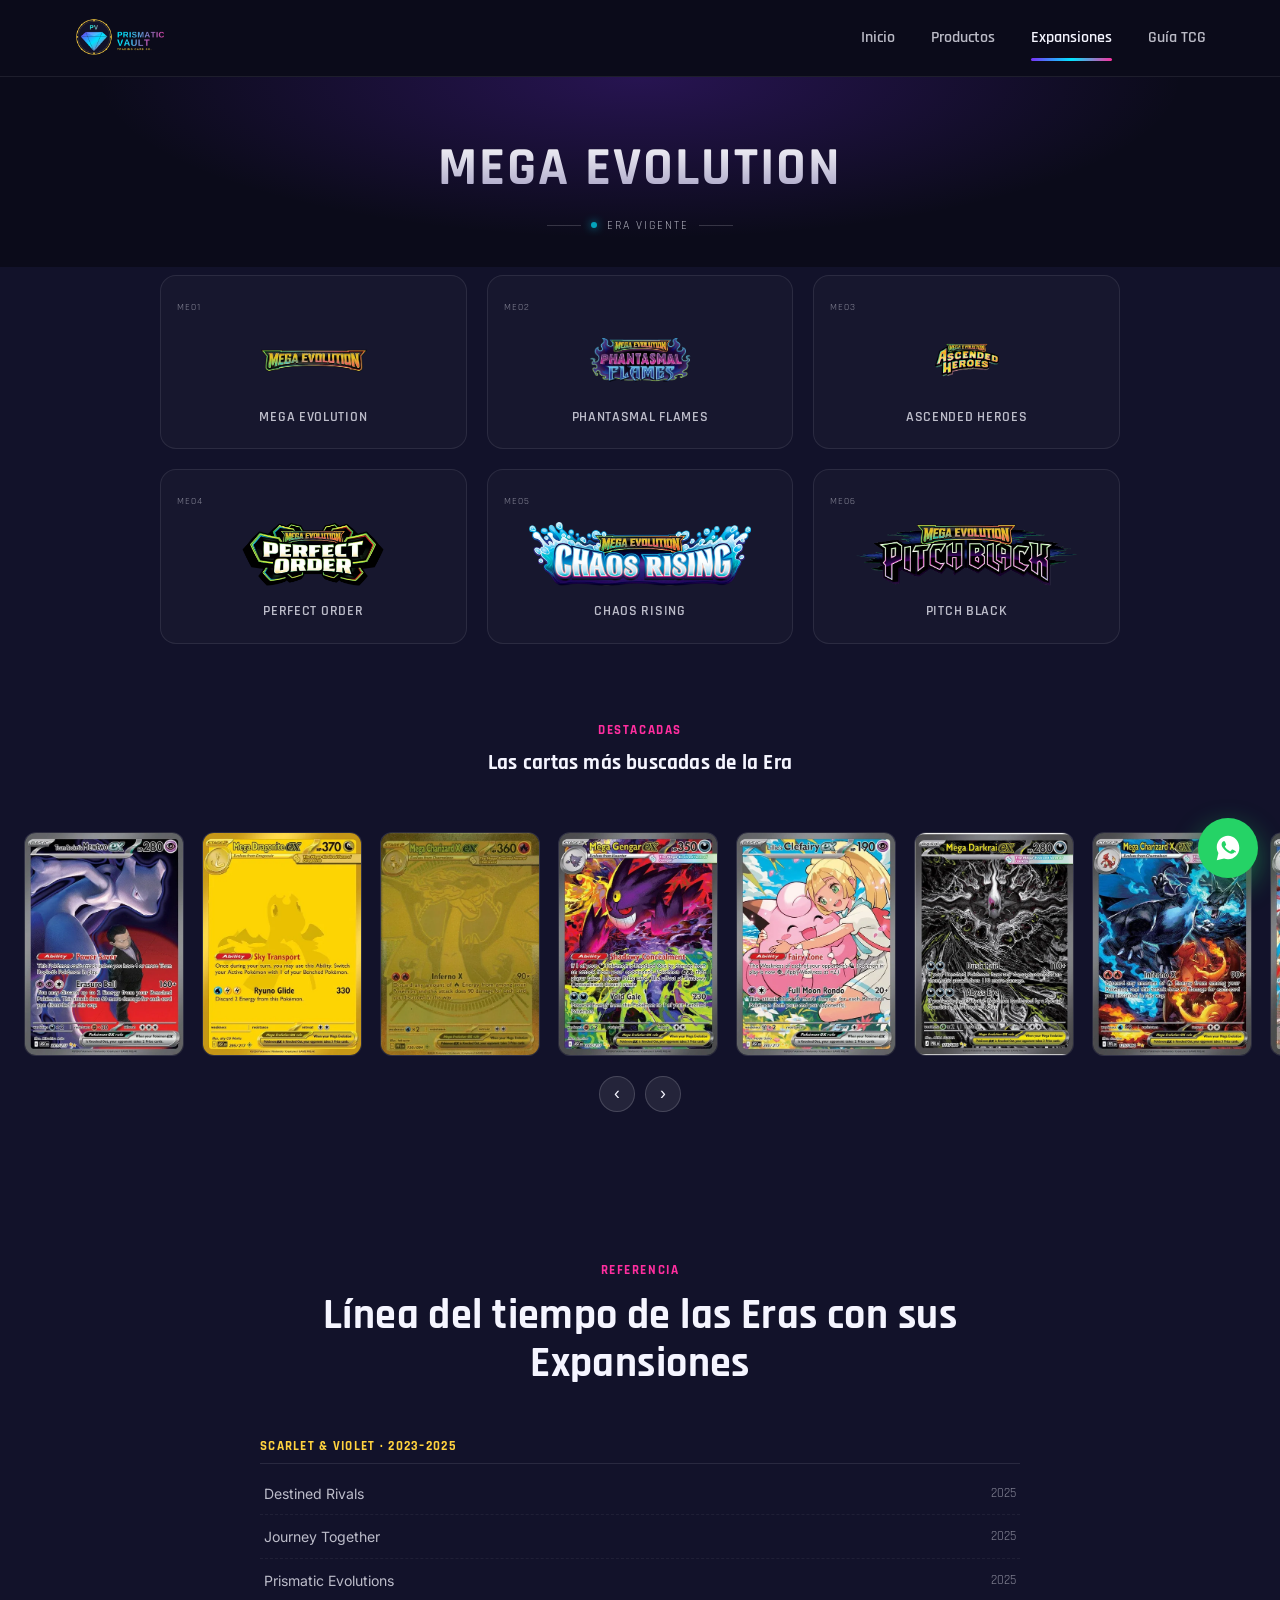
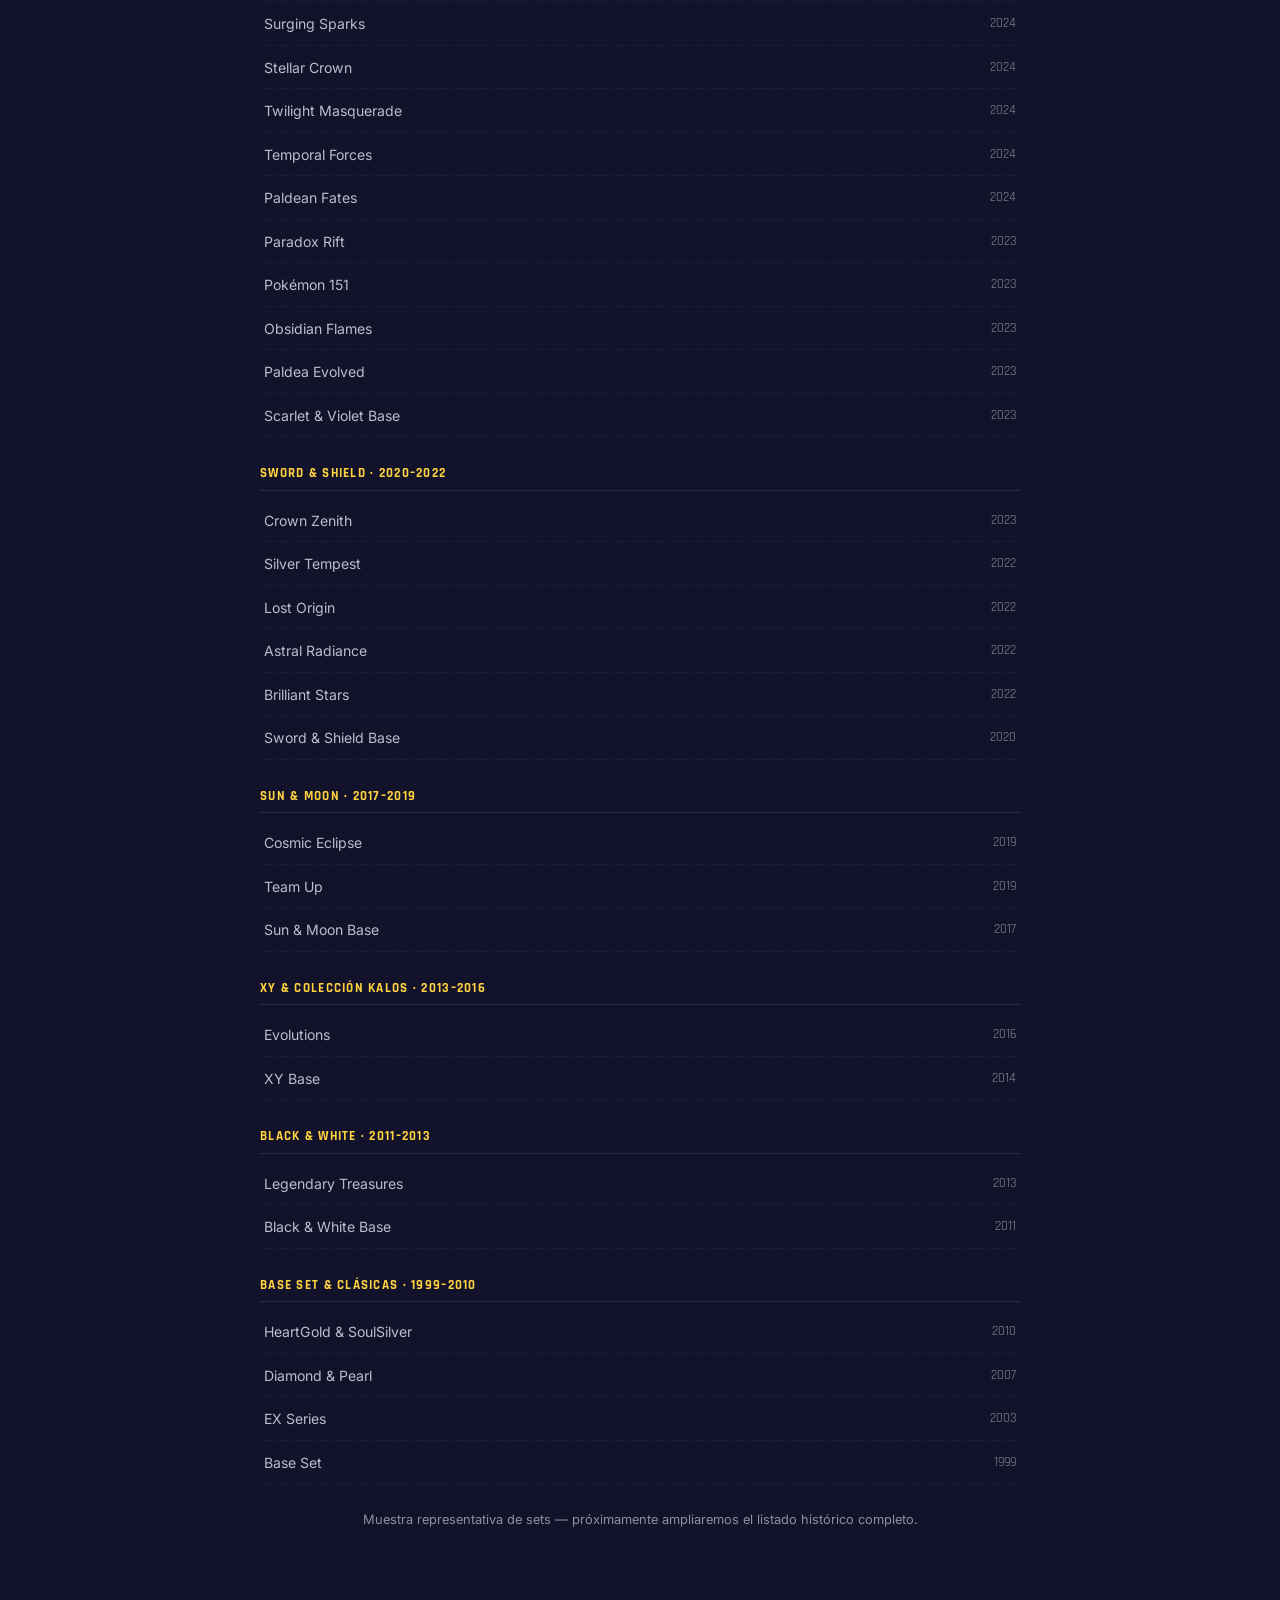
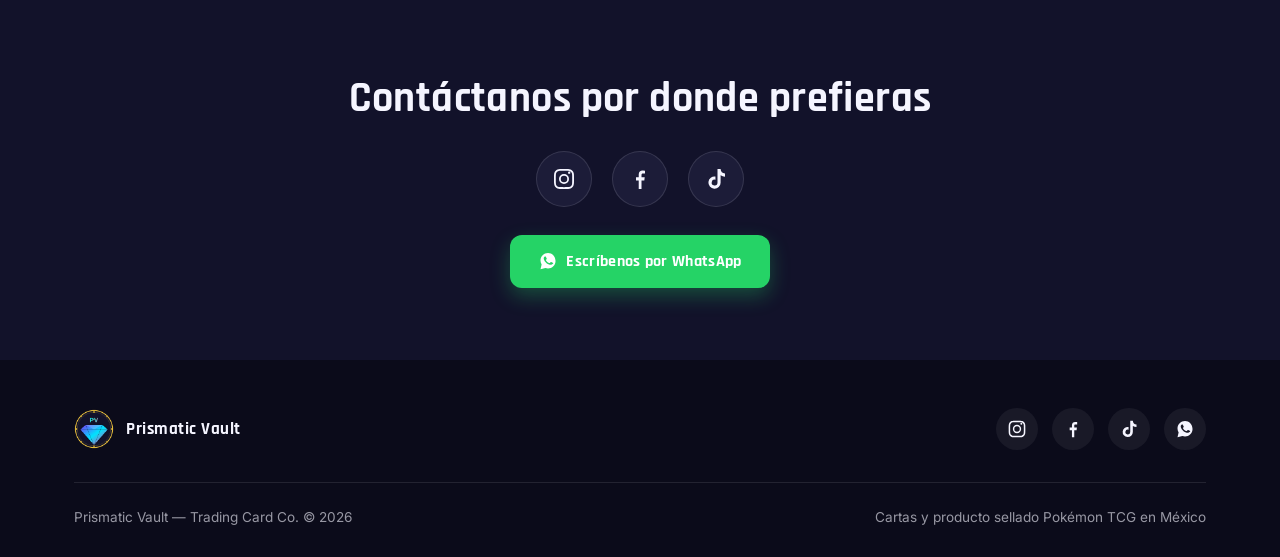
==== commit bac7f61b: "Agrega logos de expansiones Mega Evolution y carrusel de Chase Cards Inserta los 6 logos oficiales d" ====
--- a/expansiones.html
+++ b/expansiones.html
@@ -14,7 +14,7 @@
 <link rel="preconnect" href="https://fonts.googleapis.com">
 <link rel="preconnect" href="https://fonts.gstatic.com" crossorigin>
 <link href="https://fonts.googleapis.com/css2?family=Rajdhani:wght@600;700&family=Inter:wght@400;500;600&display=swap" rel="stylesheet">
-<link rel="stylesheet" href="css/style.css">
+<link rel="stylesheet" href="css/style.css?v=20260725a">
 </head>
 <body>
 
@@ -48,32 +48,32 @@
     <div class="set-grid">
       <div class="set-tile" style="--set-glow: var(--cyan);">
         <div class="set-code">ME01</div>
-        <svg class="set-gem" viewBox="0 0 40 40"><polygon points="20,6 32,16 20,34 8,16" fill="url(#pv-grad)"/></svg>
+        <div class="set-logo"><img src="assets/expansiones/mega-evolution.webp" alt="Mega Evolution"></div>
         <div class="set-name">Mega Evolution</div>
       </div>
       <div class="set-tile" style="--set-glow: var(--magenta);">
         <div class="set-code">ME02</div>
-        <svg class="set-gem" viewBox="0 0 40 40"><polygon points="20,6 32,16 20,34 8,16" fill="url(#pv-grad)"/></svg>
+        <div class="set-logo"><img src="assets/expansiones/phantasmal-flames.webp" alt="Phantasmal Flames"></div>
         <div class="set-name">Phantasmal Flames</div>
       </div>
       <div class="set-tile" style="--set-glow: var(--gold);">
         <div class="set-code">ME03</div>
-        <svg class="set-gem" viewBox="0 0 40 40"><polygon points="20,6 32,16 20,34 8,16" fill="url(#pv-grad)"/></svg>
+        <div class="set-logo"><img src="assets/expansiones/ascended-heroes.webp" alt="Ascended Heroes"></div>
         <div class="set-name">Ascended Heroes</div>
       </div>
       <div class="set-tile" style="--set-glow: var(--violet);">
         <div class="set-code">ME04</div>
-        <svg class="set-gem" viewBox="0 0 40 40"><polygon points="20,6 32,16 20,34 8,16" fill="url(#pv-grad)"/></svg>
+        <div class="set-logo"><img src="assets/expansiones/perfect-order.webp" alt="Perfect Order"></div>
         <div class="set-name">Perfect Order</div>
       </div>
       <div class="set-tile" style="--set-glow: var(--cyan);">
         <div class="set-code">ME05</div>
-        <svg class="set-gem" viewBox="0 0 40 40"><polygon points="20,6 32,16 20,34 8,16" fill="url(#pv-grad)"/></svg>
+        <div class="set-logo"><img src="assets/expansiones/chaos-rising.webp" alt="Chaos Rising"></div>
         <div class="set-name">Chaos Rising</div>
       </div>
       <div class="set-tile" style="--set-glow: var(--magenta);">
         <div class="set-code">ME06</div>
-        <svg class="set-gem" viewBox="0 0 40 40"><polygon points="20,6 32,16 20,34 8,16" fill="url(#pv-grad)"/></svg>
+        <div class="set-logo"><img src="assets/expansiones/pitch-black.webp" alt="Pitch Black"></div>
         <div class="set-name">Pitch Black</div>
       </div>
     </div>
@@ -83,18 +83,28 @@
   <section class="section section--dark" style="padding-top: 0;">
     <div class="section-header">
       <span class="eyebrow">Destacadas</span>
-      <h2 class="section-title" style="font-size: 1.3rem;">Cartas más importantes</h2>
+      <h2 class="section-title" style="font-size: 1.3rem;">Las cartas más buscadas de la Era</h2>
     </div>
     <div class="cards-carousel-wrap">
       <div class="cards-carousel" id="cards-track">
-        <div class="card-tile"><svg class="gem" viewBox="0 0 40 40"><polygon points="20,6 32,16 20,34 8,16" fill="url(#pv-grad)" opacity="0.85"/></svg></div>
-        <div class="card-tile"><svg class="gem" viewBox="0 0 40 40"><polygon points="20,6 32,16 20,34 8,16" fill="url(#pv-grad-2)" opacity="0.85"/></svg></div>
-        <div class="card-tile"><svg class="gem" viewBox="0 0 40 40"><polygon points="20,6 32,16 20,34 8,16" fill="url(#pv-grad-3)" opacity="0.85"/></svg></div>
-        <div class="card-tile"><svg class="gem" viewBox="0 0 40 40"><polygon points="20,6 32,16 20,34 8,16" fill="url(#pv-grad)" opacity="0.85"/></svg></div>
-        <div class="card-tile"><svg class="gem" viewBox="0 0 40 40"><polygon points="20,6 32,16 20,34 8,16" fill="url(#pv-grad-2)" opacity="0.85"/></svg></div>
-        <div class="card-tile"><svg class="gem" viewBox="0 0 40 40"><polygon points="20,6 32,16 20,34 8,16" fill="url(#pv-grad-3)" opacity="0.85"/></svg></div>
-        <div class="card-tile"><svg class="gem" viewBox="0 0 40 40"><polygon points="20,6 32,16 20,34 8,16" fill="url(#pv-grad)" opacity="0.85"/></svg></div>
-        <div class="card-tile"><svg class="gem" viewBox="0 0 40 40"><polygon points="20,6 32,16 20,34 8,16" fill="url(#pv-grad-2)" opacity="0.85"/></svg></div>
+        <div class="card-tile"><img src="assets/chase-cards/chase-01.webp" alt="Team Rocket's Mewtwo ex" loading="lazy"></div>
+        <div class="card-tile"><img src="assets/chase-cards/chase-02.webp" alt="Gold Mega Dragonite ex" loading="lazy"></div>
+        <div class="card-tile"><img src="assets/chase-cards/chase-03.webp" alt="Gold Mega Charizard X ex" loading="lazy"></div>
+        <div class="card-tile"><img src="assets/chase-cards/chase-04.webp" alt="Mega Gengar ex" loading="lazy"></div>
+        <div class="card-tile"><img src="assets/chase-cards/chase-05.webp" alt="Lillie's Clefairy ex" loading="lazy"></div>
+        <div class="card-tile"><img src="assets/chase-cards/chase-06.webp" alt="Mega Darkrai ex" loading="lazy"></div>
+        <div class="card-tile"><img src="assets/chase-cards/chase-07.webp" alt="Mega Charizard X ex" loading="lazy"></div>
+        <div class="card-tile"><img src="assets/chase-cards/chase-08.webp" alt="Mega Lucario ex" loading="lazy"></div>
+        <div class="card-tile"><img src="assets/chase-cards/chase-09.webp" alt="Mega Gardevoir ex" loading="lazy"></div>
+        <div class="card-tile"><img src="assets/chase-cards/chase-10.webp" alt="Gold Mega Greninja ex" loading="lazy"></div>
+        <div class="card-tile"><img src="assets/chase-cards/chase-11.webp" alt="Gem Pikachu ex" loading="lazy"></div>
+        <div class="card-tile"><img src="assets/chase-cards/chase-12.webp" alt="Mega Dragonite ex" loading="lazy"></div>
+        <div class="card-tile"><img src="assets/chase-cards/chase-13.webp" alt="Mega Feraligatr ex" loading="lazy"></div>
+        <div class="card-tile"><img src="assets/chase-cards/chase-14.webp" alt="Mega Venusaur ex" loading="lazy"></div>
+        <div class="card-tile"><img src="assets/chase-cards/chase-15.webp" alt="Gold Mega Lucario ex" loading="lazy"></div>
+        <div class="card-tile"><img src="assets/chase-cards/chase-16.webp" alt="Pikachu ex" loading="lazy"></div>
+        <div class="card-tile"><img src="assets/chase-cards/chase-17.webp" alt="Mega Greninja ex" loading="lazy"></div>
+        <div class="card-tile"><img src="assets/chase-cards/chase-18.webp" alt="Gold Mega Darkrai ex" loading="lazy"></div>
       </div>
       <div class="carousel-nav">
         <button data-cards-arrow="-1" data-cards-target="cards-track" aria-label="Girar a la izquierda">&#8249;</button>
@@ -104,11 +114,11 @@
   </section>
 
   <!-- LÍNEA DE TIEMPO -->
-  <section class="section section--navy" style="background: var(--navy);">
+  <section class="section section--dark">
     <div class="container">
       <div class="section-header">
         <span class="eyebrow">Referencia</span>
-        <h2 class="section-title">Línea de tiempo de expansiones</h2>
+        <h2 class="section-title">Línea del tiempo de las Eras con sus Expansiones</h2>
       </div>
       <div class="timeline">
 
@@ -254,6 +264,6 @@
   </defs>
 </svg>
 
-<script src="js/main.js"></script>
+<script src="js/main.js?v=20260724b"></script>
 </body>
 </html>
--- a/css/style.css
+++ b/css/style.css
@@ -299,72 +299,37 @@
    -------------------------------------------------------------------------- */
 
 .hero {
-  background: var(--gradient-hero);
+  background: var(--navy-deep);
   color: var(--text-light);
   position: relative;
   overflow: hidden;
-}
-
-.hero::before {
-  content: '';
+  aspect-ratio: 2000 / 900;
+}
+
+/* Hero carousel — banners de imagen.
+   Los slides se apilan con position:absolute + opacity (nunca display:none):
+   varios navegadores móviles no cargan imágenes dentro de elementos ocultos
+   con display:none, lo que dejaba los banners 2-8 sin descargar. */
+.hero-slide {
   position: absolute;
   inset: 0;
-  background:
-    radial-gradient(600px 300px at 85% 10%, rgba(0, 229, 255, 0.12), transparent 60%),
-    radial-gradient(500px 260px at 10% 90%, rgba(255, 46, 159, 0.12), transparent 60%);
+  z-index: 1;
+  opacity: 0;
   pointer-events: none;
-  z-index: 0;
-}
-
-/* Hero carousel */
-.hero-slide {
-  display: none;
-  padding: 64px 0 88px;
-  position: relative;
-  z-index: 1;
+  transition: opacity 0.5s ease;
 }
 
 .hero-slide.is-active {
+  opacity: 1;
+  z-index: 2;
+  pointer-events: auto;
+}
+
+.hero-banner-img {
   display: block;
-}
-
-.hero-slide .container {
-  display: flex;
-  flex-direction: column;
-  align-items: center;
-  text-align: center;
-  gap: 28px;
-}
-
-.hero-logo {
-  max-width: 300px;
-  width: 60%;
-}
-
-.hero-slide h1 {
-  font-size: clamp(2.1rem, 5.5vw, 3.4rem);
-  max-width: 780px;
-}
-
-.hero-slide h1 span {
-  background: var(--gradient-brand);
-  -webkit-background-clip: text;
-  background-clip: text;
-  color: transparent;
-}
-
-.hero-slide p {
-  max-width: 560px;
-  font-size: 1.1rem;
-  opacity: 0.85;
-}
-
-.hero-actions {
-  display: flex;
-  flex-wrap: wrap;
-  gap: 16px;
-  justify-content: center;
-  margin-top: 8px;
+  width: 100%;
+  height: 100%;
+  object-fit: cover;
 }
 
 .hero-arrow {
@@ -466,36 +431,22 @@
 }
 
 .card-thumb {
-  width: 64px;
-  height: 64px;
-  margin: 0 auto 16px;
-  border-radius: var(--radius-md);
+  width: 128px;
+  height: 128px;
+  margin: 0 auto 18px;
+  border-radius: 16px;
   background: var(--gradient-brand);
+  box-shadow: 0 10px 24px rgba(0, 0, 0, 0.35);
   display: flex;
   align-items: center;
   justify-content: center;
-  position: relative;
-}
-
-.card-thumb svg {
-  width: 32px;
-  height: 32px;
-}
-
-.ph-tag {
-  position: absolute;
-  bottom: -8px;
-  right: -6px;
-  font-family: var(--font-heading);
-  font-size: 0.6rem;
-  font-weight: 700;
-  letter-spacing: 0.04em;
-  background: var(--navy-deep);
-  color: var(--gold);
-  border: 1px solid var(--gold);
-  padding: 1px 6px;
-  border-radius: 5px;
-  text-transform: uppercase;
+  padding: 14px;
+}
+
+.card-thumb img {
+  max-width: 100%;
+  max-height: 100%;
+  object-fit: contain;
 }
 
 .card h3 {
@@ -573,12 +524,16 @@
 .prod-tile:hover::before { opacity: 1; }
 
 .prod-tile-icon {
-  width: 100%;
-  height: 76px;
+  width: 104px;
+  height: 104px;
+  margin: 0 auto 14px;
+  border-radius: 14px;
+  background: var(--gradient-brand);
+  box-shadow: 0 8px 20px rgba(0, 0, 0, 0.35);
   display: flex;
   align-items: center;
   justify-content: center;
-  margin-bottom: 12px;
+  padding: 12px;
   position: relative;
   z-index: 1;
   transition: transform 0.4s cubic-bezier(0.34, 1.56, 0.64, 1);
@@ -586,7 +541,11 @@
 
 .prod-tile:hover .prod-tile-icon { transform: translateY(-4px) scale(1.08); }
 
-.prod-tile-icon svg { width: 46px; height: 46px; }
+.prod-tile-icon img {
+  max-width: 100%;
+  max-height: 100%;
+  object-fit: contain;
+}
 
 .prod-tile h3 {
   position: relative;
@@ -889,6 +848,128 @@
 .guide-section:nth-of-type(even) { background: #FFFFFF; }
 
 /* --------------------------------------------------------------------------
+   Quiénes somos — historia editorial
+   -------------------------------------------------------------------------- */
+
+.story {
+  max-width: 640px;
+  margin: 0 auto;
+  font-size: 1.05rem;
+  line-height: 1.8;
+}
+
+.story p {
+  margin-bottom: 22px;
+  color: var(--text-dark);
+  opacity: 0.85;
+}
+
+.story-lede {
+  font-family: var(--font-heading);
+  font-size: 1.4rem;
+  font-weight: 600;
+  text-align: center;
+  opacity: 1 !important;
+  margin-bottom: 32px !important;
+  color: var(--text-dark);
+}
+
+.story-beat {
+  text-align: center;
+  font-family: var(--font-heading);
+  font-weight: 600;
+  font-size: 1.2rem;
+  line-height: 1.5;
+  color: var(--violet);
+  opacity: 1 !important;
+  margin: 36px 0 !important;
+}
+
+.story-list {
+  text-align: center;
+  margin: 36px 0;
+}
+
+.story-list p {
+  font-family: var(--font-heading);
+  font-weight: 600;
+  font-size: 1.08rem;
+  color: var(--text-dark);
+  opacity: 0.9;
+  margin-bottom: 6px;
+}
+
+.story-quote {
+  position: relative;
+  text-align: center;
+  font-family: var(--font-heading);
+  font-weight: 700;
+  font-size: 1.5rem;
+  line-height: 1.4;
+  color: var(--text-dark);
+  background: var(--gradient-brand);
+  -webkit-background-clip: text;
+  background-clip: text;
+  -webkit-text-fill-color: transparent;
+  margin: 40px 0 !important;
+  padding: 0 12px;
+}
+
+.story-closing {
+  text-align: center;
+  font-style: italic;
+  font-size: 1.1rem !important;
+  line-height: 1.7;
+  color: var(--text-muted) !important;
+  opacity: 1 !important;
+  margin-top: 36px !important;
+}
+
+.story-final {
+  text-align: center;
+  font-family: var(--font-heading);
+  font-weight: 700;
+  font-size: 1.8rem;
+  background: var(--gradient-brand);
+  -webkit-background-clip: text;
+  background-clip: text;
+  -webkit-text-fill-color: transparent;
+  margin: 36px 0 8px !important;
+}
+
+/* Nuestra Promesa */
+.promise-card {
+  max-width: 640px;
+  margin: 0 auto;
+  text-align: center;
+  background: #17172E;
+  border: 1px solid rgba(255, 210, 63, 0.3);
+  border-radius: var(--radius-md);
+  padding: 48px 36px;
+}
+
+.promise-card .eyebrow { color: var(--gold); }
+
+.promise-card h2 {
+  font-size: clamp(1.6rem, 3.5vw, 2.1rem);
+  margin-bottom: 24px;
+}
+
+.promise-card p {
+  color: var(--text-light);
+  opacity: 0.85;
+  margin-bottom: 18px;
+  line-height: 1.75;
+}
+
+.promise-card .story-beat { color: var(--gold); }
+.promise-card .story-list p { color: var(--text-light); opacity: 0.95; }
+
+@media (max-width: 640px) {
+  .promise-card { padding: 36px 22px; }
+}
+
+/* --------------------------------------------------------------------------
    Expansiones
    -------------------------------------------------------------------------- */
 
@@ -988,16 +1069,24 @@
   text-align: left;
 }
 
-.set-gem {
+.set-logo {
   position: relative;
   z-index: 1;
-  width: 52px;
-  height: 52px;
+  height: 64px;
   margin: 12px auto 14px;
+  display: flex;
+  align-items: center;
+  justify-content: center;
+}
+
+.set-logo img {
+  max-width: 100%;
+  max-height: 100%;
+  object-fit: contain;
   transition: transform 0.4s ease;
 }
 
-.set-tile:hover .set-gem { transform: scale(1.08); }
+.set-tile:hover .set-logo img { transform: scale(1.08); }
 
 .set-name {
   position: relative;
@@ -1049,12 +1138,14 @@
   border-color: rgba(0, 229, 255, 0.5);
 }
 
-.card-tile .gem {
-  width: 44%;
+.card-tile img {
+  width: 100%;
+  height: 100%;
+  object-fit: cover;
   transition: transform 0.4s ease;
 }
 
-.card-tile:hover .gem { transform: scale(1.1); }
+.card-tile:hover img { transform: scale(1.06); }
 
 .card-tile::after {
   content: '';
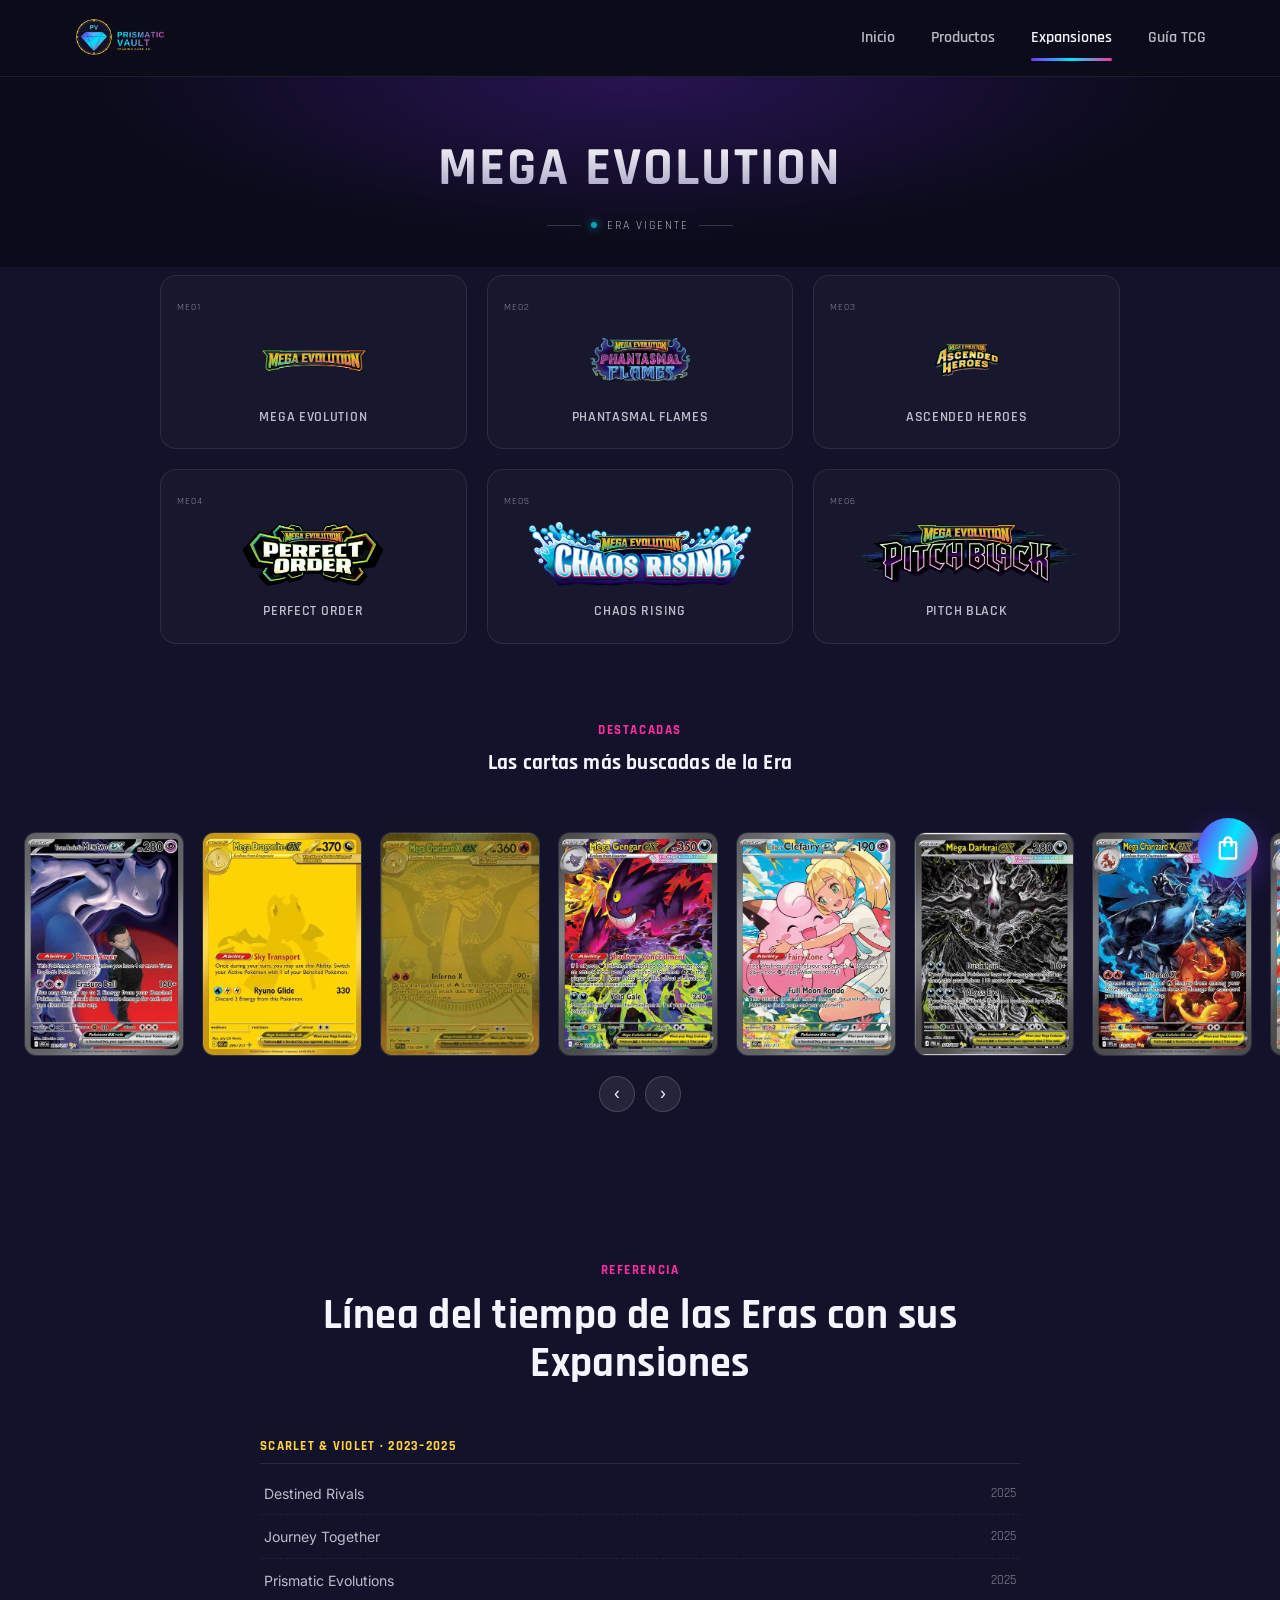
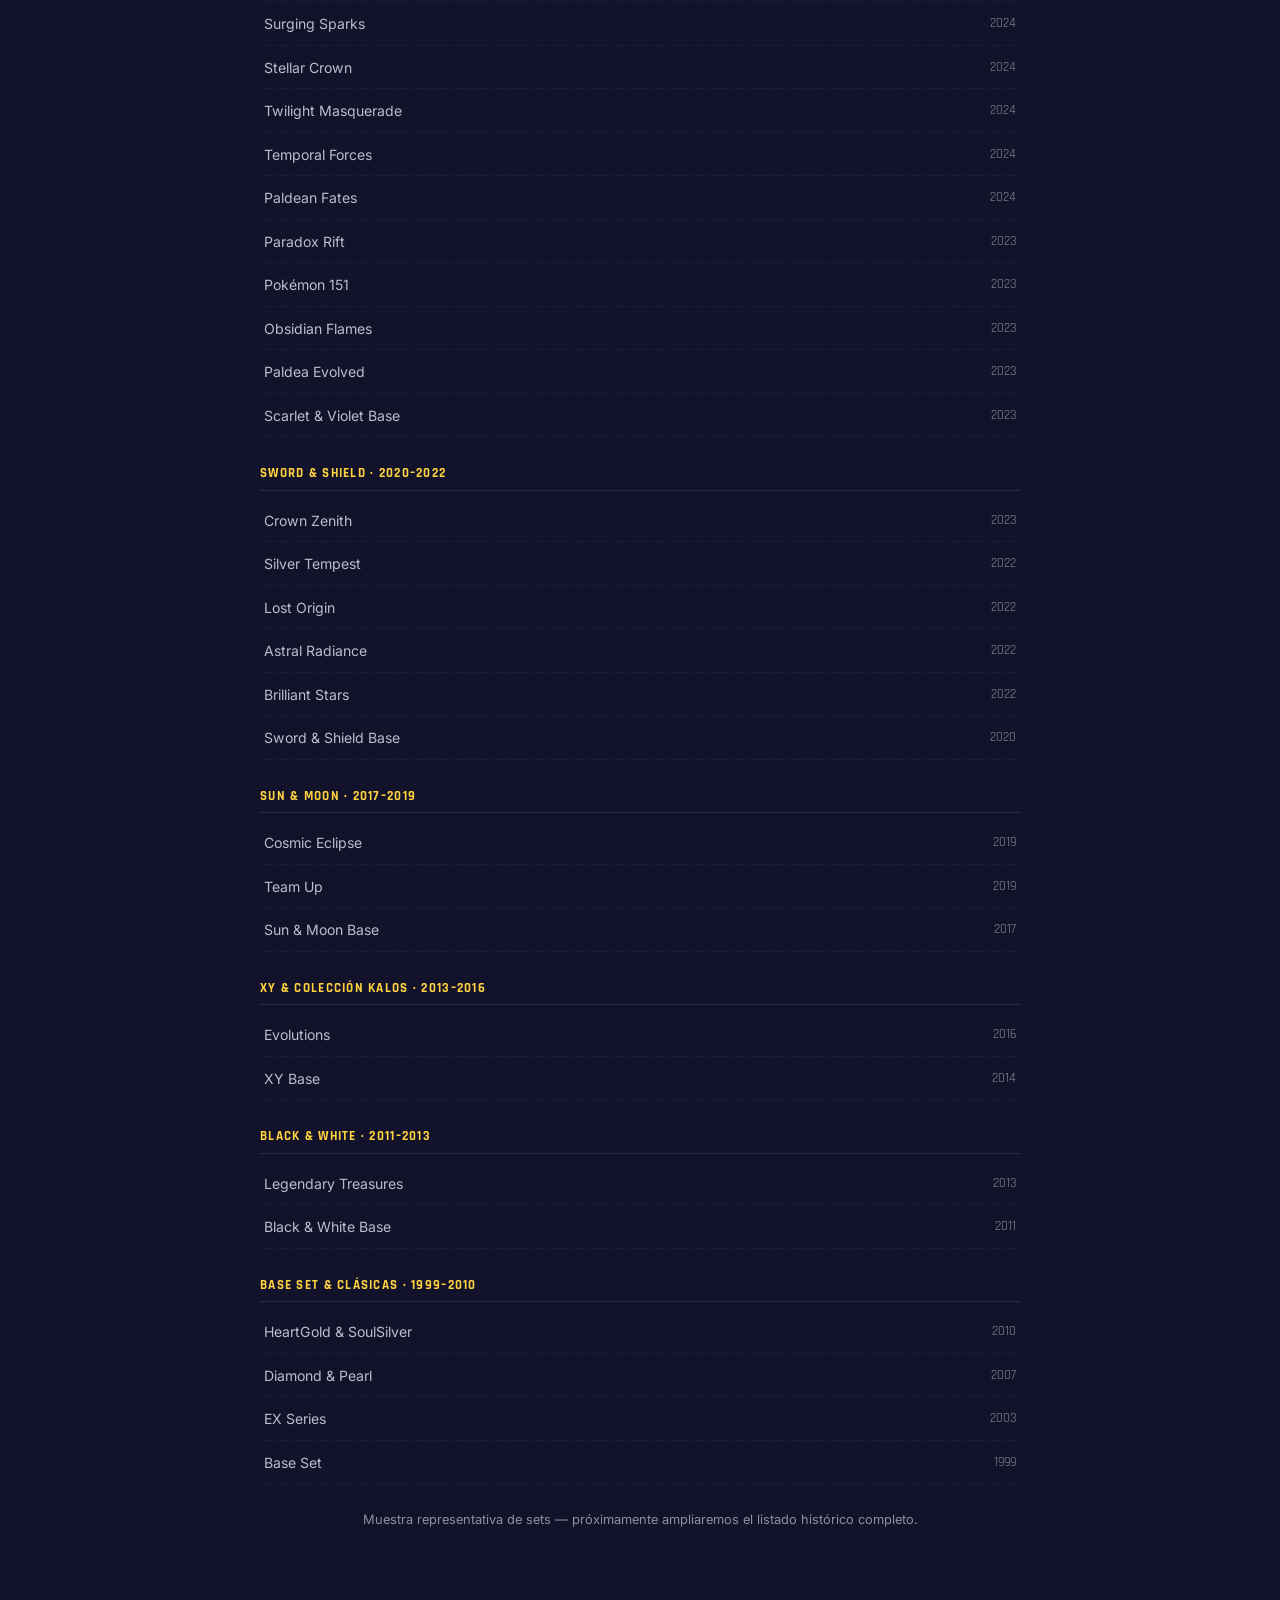
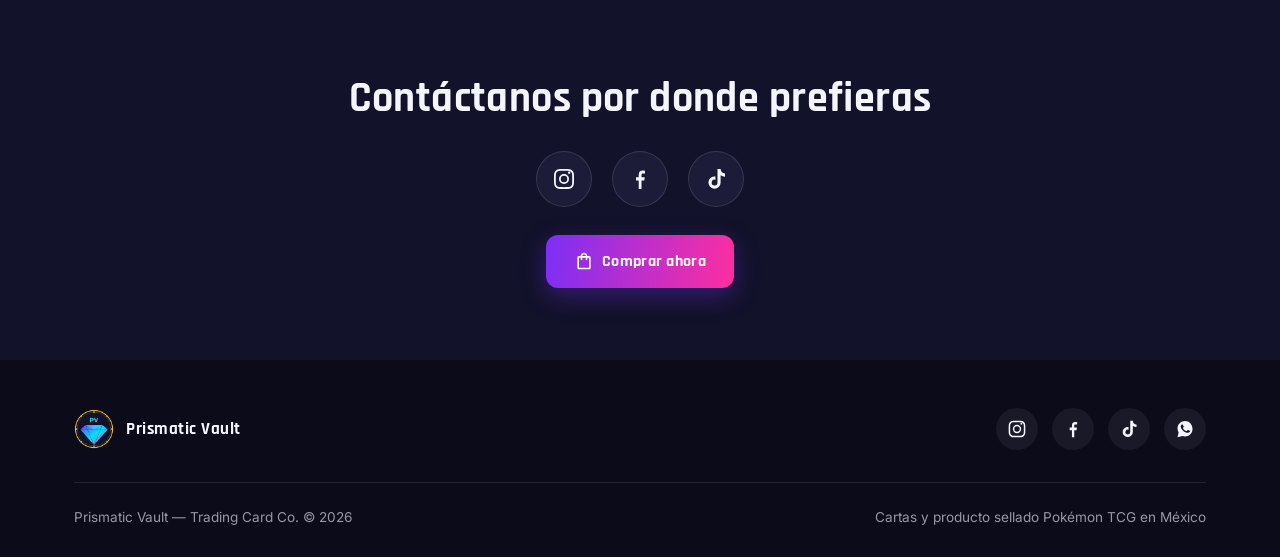
==== commit 1e73f6ba: "Redirige los CTAs principales a la tienda Shopify en vez de WhatsApp Reemplaza el botón "Escríbenos " ====
--- a/expansiones.html
+++ b/expansiones.html
@@ -14,7 +14,7 @@
 <link rel="preconnect" href="https://fonts.googleapis.com">
 <link rel="preconnect" href="https://fonts.gstatic.com" crossorigin>
 <link href="https://fonts.googleapis.com/css2?family=Rajdhani:wght@600;700&family=Inter:wght@400;500;600&display=swap" rel="stylesheet">
-<link rel="stylesheet" href="css/style.css?v=20260725a">
+<link rel="stylesheet" href="css/style.css?v=20260810a">
 </head>
 <body>
 
@@ -208,9 +208,9 @@
           <svg viewBox="0 0 24 24"><path d="M16.6 2h-3.1v13.6a2.9 2.9 0 1 1-2.05-2.78V9.6a6.1 6.1 0 1 0 5.15 6.03V8.36a7.9 7.9 0 0 0 4.4 1.33V6.5a4.85 4.85 0 0 1-4.4-4.5z"/></svg>
         </a>
       </div>
-      <a href="https://wa.me/524494250223" class="btn btn-whatsapp" target="_blank" rel="noopener">
-        <svg viewBox="0 0 32 32" style="width:20px;height:20px;fill:#fff;"><path d="M16.02 3C9.4 3 4 8.4 4 15.02c0 2.34.65 4.52 1.78 6.38L4 29l7.78-1.74a12.9 12.9 0 0 0 4.24.72h.02c6.62 0 12.02-5.4 12.02-12.02C28 8.4 22.64 3 16.02 3zm7.05 17.2c-.3.86-1.7 1.64-2.35 1.74-.6.1-1.36.14-2.2-.14-.5-.16-1.15-.38-1.98-.74-3.48-1.5-5.75-5.02-5.93-5.26-.17-.24-1.42-1.9-1.42-3.62 0-1.72.9-2.56 1.22-2.9.32-.34.7-.42.94-.42h.68c.22 0 .5-.04.78.6.3.68 1 2.4 1.1 2.58.1.18.16.4.02.64-.14.24-.2.4-.4.62-.2.22-.42.5-.6.66-.2.2-.4.4-.18.78.22.38 1 1.66 2.16 2.7 1.48 1.32 2.74 1.74 3.12 1.94.38.2.6.16.82-.08.22-.24.94-1.08 1.2-1.46.26-.38.5-.3.84-.18.34.12 2.16 1.02 2.54 1.2.38.18.62.28.72.44.1.18.1.98-.2 1.84z"/></svg>
-        Escríbenos por WhatsApp
+      <a href="https://tienda.prismaticvaulttcg.com" class="btn btn-primary">
+        <svg viewBox="0 0 24 24" style="width:20px;height:20px;fill:#fff;"><path d="M18 6h-2c0-2.21-1.79-4-4-4S8 3.79 8 6H6c-1.1 0-2 .9-2 2v12c0 1.1.9 2 2 2h12c1.1 0 2-.9 2-2V8c0-1.1-.9-2-2-2zm-6-2c1.1 0 2 .9 2 2h-4c0-1.1.9-2 2-2zm6 16H6V8h2v2c0 .55.45 1 1 1s1-.45 1-1V8h4v2c0 .55.45 1 1 1s1-.45 1-1V8h2v12z"/></svg>
+        Comprar ahora
       </a>
     </div>
   </section>
@@ -246,8 +246,8 @@
   </div>
 </footer>
 
-<a href="https://wa.me/524494250223" class="wa-float" target="_blank" rel="noopener" aria-label="Escríbenos por WhatsApp">
-  <svg viewBox="0 0 32 32"><path d="M16.02 3C9.4 3 4 8.4 4 15.02c0 2.34.65 4.52 1.78 6.38L4 29l7.78-1.74a12.9 12.9 0 0 0 4.24.72h.02c6.62 0 12.02-5.4 12.02-12.02C28 8.4 22.64 3 16.02 3zm7.05 17.2c-.3.86-1.7 1.64-2.35 1.74-.6.1-1.36.14-2.2-.14-.5-.16-1.15-.38-1.98-.74-3.48-1.5-5.75-5.02-5.93-5.26-.17-.24-1.42-1.9-1.42-3.62 0-1.72.9-2.56 1.22-2.9.32-.34.7-.42.94-.42h.68c.22 0 .5-.04.78.6.3.68 1 2.4 1.1 2.58.1.18.16.4.02.64-.14.24-.2.4-.4.62-.2.22-.42.5-.6.66-.2.2-.4.4-.18.78.22.38 1 1.66 2.16 2.7 1.48 1.32 2.74 1.74 3.12 1.94.38.2.6.16.82-.08.22-.24.94-1.08 1.2-1.46.26-.38.5-.3.84-.18.34.12 2.16 1.02 2.54 1.2.38.18.62.28.72.44.1.18.1.98-.2 1.84z"/></svg>
+<a href="https://tienda.prismaticvaulttcg.com" class="shop-float" aria-label="Ir a la tienda">
+  <svg viewBox="0 0 24 24"><path d="M18 6h-2c0-2.21-1.79-4-4-4S8 3.79 8 6H6c-1.1 0-2 .9-2 2v12c0 1.1.9 2 2 2h12c1.1 0 2-.9 2-2V8c0-1.1-.9-2-2-2zm-6-2c1.1 0 2 .9 2 2h-4c0-1.1.9-2 2-2zm6 16H6V8h2v2c0 .55.45 1 1 1s1-.45 1-1V8h4v2c0 .55.45 1 1 1s1-.45 1-1V8h2v12z"/></svg>
 </a>
 
 <svg width="0" height="0" style="position:absolute">
@@ -264,6 +264,6 @@
   </defs>
 </svg>
 
-<script src="js/main.js?v=20260724b"></script>
+<script src="js/main.js?v=20260726a"></script>
 </body>
 </html>
--- a/css/style.css
+++ b/css/style.css
@@ -155,17 +155,6 @@
 .btn-gold:hover {
   transform: translateY(-2px);
   box-shadow: 0 10px 24px rgba(255, 210, 63, 0.4);
-}
-
-.btn-whatsapp {
-  background: #25D366;
-  color: #FFFFFF;
-  box-shadow: 0 8px 20px rgba(37, 211, 102, 0.3);
-}
-
-.btn-whatsapp:hover {
-  transform: translateY(-2px);
-  box-shadow: 0 10px 24px rgba(37, 211, 102, 0.4);
 }
 
 .btn-block { width: 100%; }
@@ -710,10 +699,10 @@
 }
 
 /* --------------------------------------------------------------------------
-   Floating WhatsApp button
+   Floating shop button
    -------------------------------------------------------------------------- */
 
-.wa-float {
+.shop-float {
   position: fixed;
   bottom: 22px;
   right: 22px;
@@ -721,25 +710,25 @@
   width: 60px;
   height: 60px;
   border-radius: 50%;
-  background: #25D366;
+  background: var(--gradient-brand);
   display: flex;
   align-items: center;
   justify-content: center;
-  box-shadow: 0 10px 28px rgba(37, 211, 102, 0.45);
+  box-shadow: 0 10px 28px rgba(123, 47, 247, 0.45);
   transition: transform 0.2s ease, box-shadow 0.2s ease;
-  animation: wa-pulse 2.6s ease-in-out infinite;
-}
-
-.wa-float svg { width: 30px; height: 30px; fill: #FFFFFF; }
-
-.wa-float:hover {
+  animation: shop-pulse 2.6s ease-in-out infinite;
+}
+
+.shop-float svg { width: 28px; height: 28px; fill: #FFFFFF; }
+
+.shop-float:hover {
   transform: scale(1.08);
-  box-shadow: 0 12px 32px rgba(37, 211, 102, 0.55);
-}
-
-@keyframes wa-pulse {
-  0%, 100% { box-shadow: 0 10px 28px rgba(37, 211, 102, 0.45); }
-  50% { box-shadow: 0 10px 28px rgba(37, 211, 102, 0.75), 0 0 0 8px rgba(37, 211, 102, 0.12); }
+  box-shadow: 0 12px 32px rgba(123, 47, 247, 0.55);
+}
+
+@keyframes shop-pulse {
+  0%, 100% { box-shadow: 0 10px 28px rgba(123, 47, 247, 0.45); }
+  50% { box-shadow: 0 10px 28px rgba(123, 47, 247, 0.75), 0 0 0 8px rgba(123, 47, 247, 0.12); }
 }
 
 /* --------------------------------------------------------------------------
@@ -844,8 +833,6 @@
 .prose p { margin-bottom: 16px; opacity: 0.85; }
 .prose p:last-child { margin-bottom: 0; }
 .prose + .prose { margin-top: 56px; }
-
-.guide-section:nth-of-type(even) { background: #FFFFFF; }
 
 /* --------------------------------------------------------------------------
    Quiénes somos — historia editorial
@@ -1234,3 +1221,174 @@
   .section { padding: 56px 0; }
   .callout { padding: 36px 22px; }
 }
+
+/* --------------------------------------------------------------------------
+   Guía TCG — Academia (Fase 1: Docs 4.1–4.10)
+   -------------------------------------------------------------------------- */
+
+/* Hero split (texto + Guardián Prismático) */
+.page-hero--split { text-align: left; }
+
+.page-hero--split .container {
+  display: flex;
+  flex-direction: column-reverse;
+  gap: 36px;
+  align-items: center;
+}
+
+.page-hero--split h1 {
+  font-size: clamp(1.9rem, 4.5vw, 2.6rem);
+  margin: 0 0 16px;
+}
+
+.page-hero--split .hero-copy p {
+  max-width: 560px;
+  margin: 0 0 14px;
+  opacity: 0.85;
+}
+
+.page-hero--split .hero-copy p:last-child { margin-bottom: 0; }
+
+.page-hero--split .hero-visual {
+  width: 100%;
+  max-width: 420px;
+  border-radius: var(--radius-md);
+  overflow: hidden;
+  box-shadow: 0 20px 50px rgba(0, 0, 0, 0.45);
+  flex-shrink: 0;
+}
+
+.page-hero--split .hero-visual img {
+  width: 100%;
+  aspect-ratio: 4 / 3;
+  object-fit: cover;
+  object-position: 50% 30%;
+}
+
+@media (min-width: 860px) {
+  .page-hero--split .container {
+    flex-direction: row;
+    justify-content: space-between;
+    text-align: left;
+  }
+  .page-hero--split .hero-copy { flex: 1 1 480px; }
+  .page-hero--split .hero-visual { flex: 1 1 380px; margin: 0; }
+}
+
+/* Bienvenido Coleccionista */
+.welcome-grid {
+  display: flex;
+  flex-direction: column;
+  gap: 32px;
+  align-items: center;
+}
+
+.welcome-copy p { margin-bottom: 16px; opacity: 0.85; }
+.welcome-copy p:last-child { margin-bottom: 0; }
+
+.welcome-visual img {
+  border-radius: var(--radius-md);
+  box-shadow: 0 20px 50px rgba(0, 0, 0, 0.45);
+}
+
+@media (min-width: 860px) {
+  .welcome-grid { flex-direction: row; gap: 56px; }
+  .welcome-copy { flex: 1 1 55%; }
+  .welcome-visual { flex: 1 1 45%; }
+}
+
+/* .story-quote reused outside "Quiénes somos" — safe on dark backgrounds
+   because the gradient text-clip replaces the fallback color. Give it room
+   when it follows a grid instead of prose. */
+.guide-section .story-quote { margin-top: 48px !important; }
+
+/* Enlace secundario hacia Productos / Expansiones */
+.guide-more { text-align: center; margin: 40px 0 0; }
+
+/* Anatomía de una carta — hotspots */
+.anatomy-wrap {
+  display: flex;
+  flex-direction: column;
+  gap: 40px;
+  align-items: center;
+  margin-top: 8px;
+}
+
+.anatomy-card {
+  position: relative;
+  width: 100%;
+  max-width: 280px;
+  aspect-ratio: 420 / 585;
+  flex-shrink: 0;
+  border-radius: var(--radius-md);
+  overflow: hidden;
+  box-shadow: 0 20px 45px rgba(0, 0, 0, 0.4);
+}
+
+.anatomy-card img {
+  display: block;
+  width: 100%;
+  height: 100%;
+  object-fit: cover;
+}
+
+.hotspot {
+  position: absolute;
+  width: 30px;
+  height: 30px;
+  margin: -15px 0 0 -15px;
+  border-radius: 50%;
+  border: none;
+  background: var(--navy-deep);
+  color: var(--text-light);
+  font-family: var(--font-heading);
+  font-weight: 700;
+  font-size: 0.85rem;
+  cursor: pointer;
+  box-shadow: 0 0 0 2px var(--gradient-brand, var(--cyan)), 0 6px 16px rgba(0, 0, 0, 0.4);
+  transition: transform 0.2s ease, background 0.2s ease;
+}
+
+.hotspot:hover { transform: scale(1.12); }
+
+.hotspot.is-active {
+  background: var(--gradient-brand);
+  color: #fff;
+}
+
+.hotspot:focus-visible {
+  outline: 2px solid var(--cyan);
+  outline-offset: 2px;
+}
+
+.anatomy-panels {
+  width: 100%;
+  max-width: 420px;
+}
+
+.anatomy-panel {
+  display: none;
+  background: #FFFFFF;
+  border: 1px solid #ECECF4;
+  border-radius: var(--radius-sm);
+  padding: 24px 26px;
+}
+
+.anatomy-panel.is-active { display: block; }
+
+.anatomy-panel-index {
+  display: block;
+  font-family: var(--font-heading);
+  font-weight: 700;
+  color: var(--violet);
+  font-size: 0.85rem;
+  letter-spacing: 0.08em;
+  margin-bottom: 6px;
+}
+
+.anatomy-panel h3 { font-size: 1.15rem; margin-bottom: 8px; }
+.anatomy-panel p { color: var(--text-muted); font-size: 0.95rem; margin: 0; }
+
+@media (min-width: 860px) {
+  .anatomy-wrap { flex-direction: row; align-items: flex-start; justify-content: center; gap: 56px; }
+}
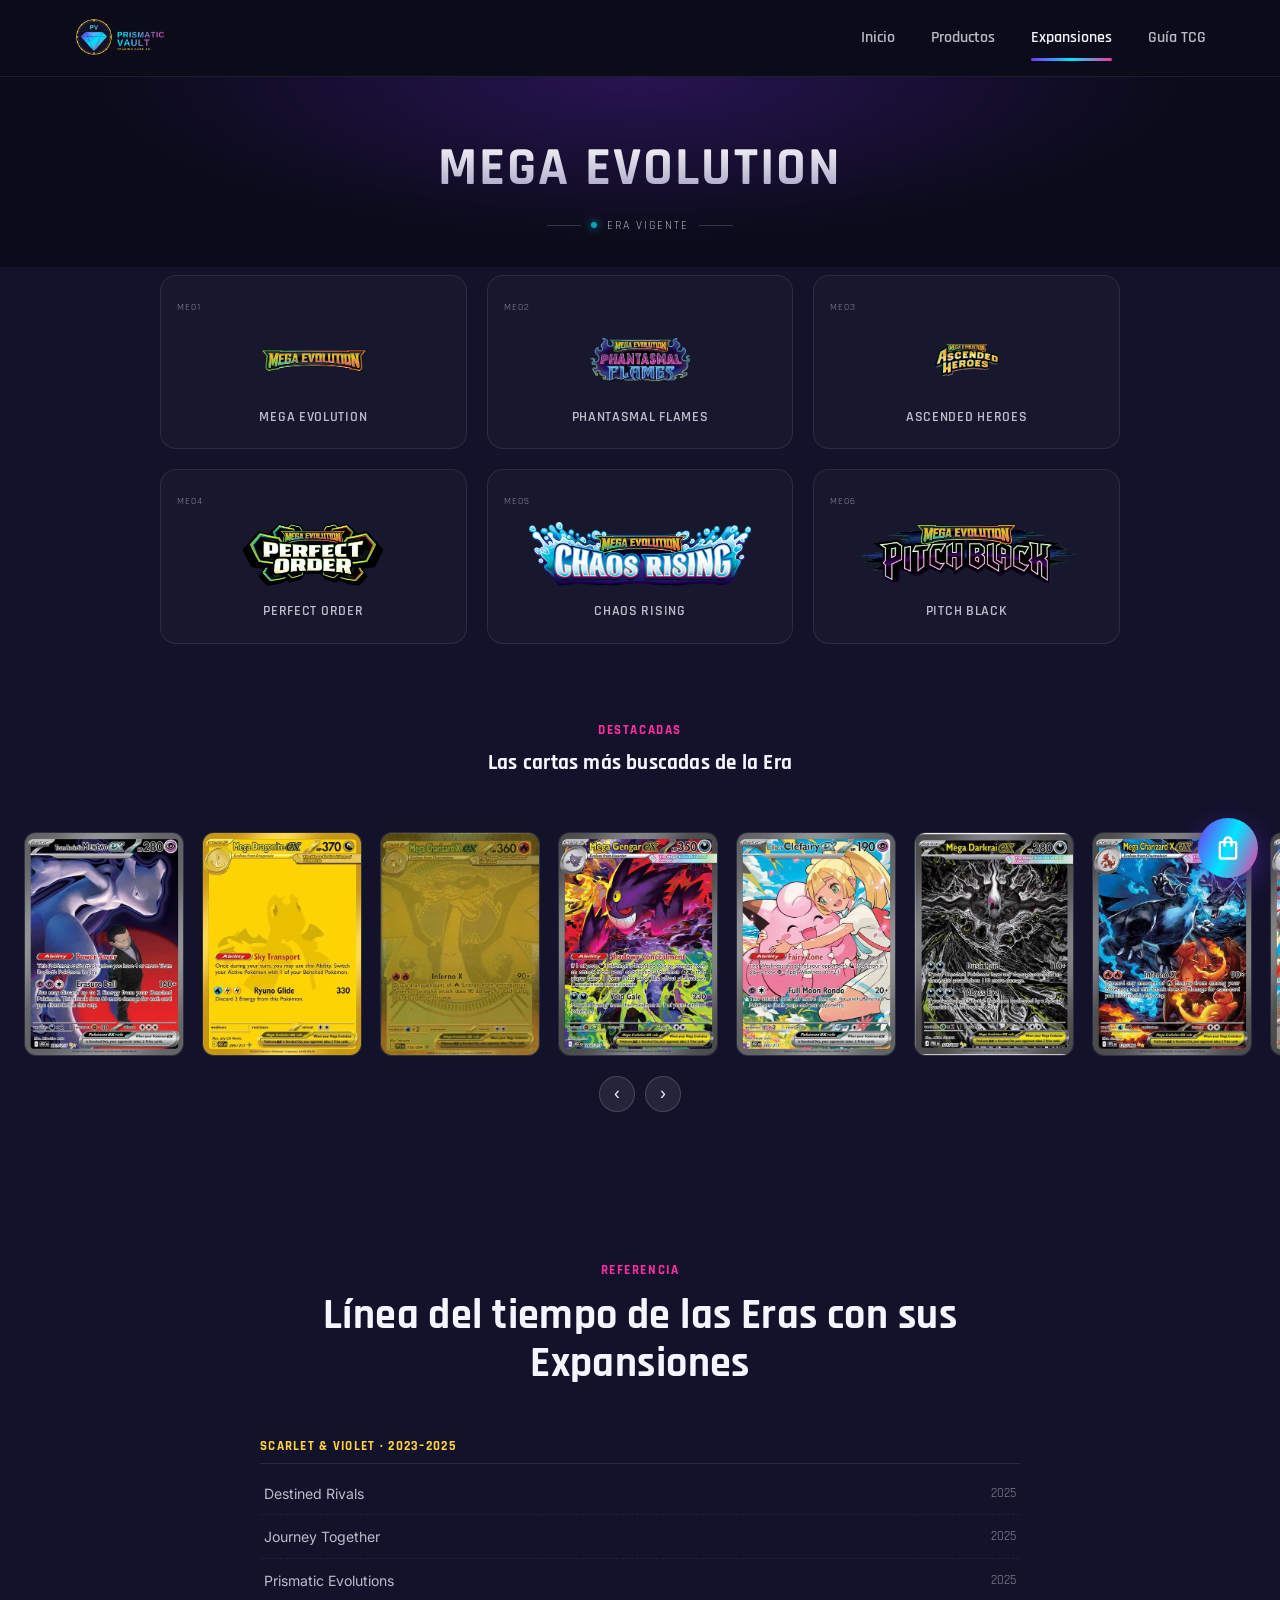
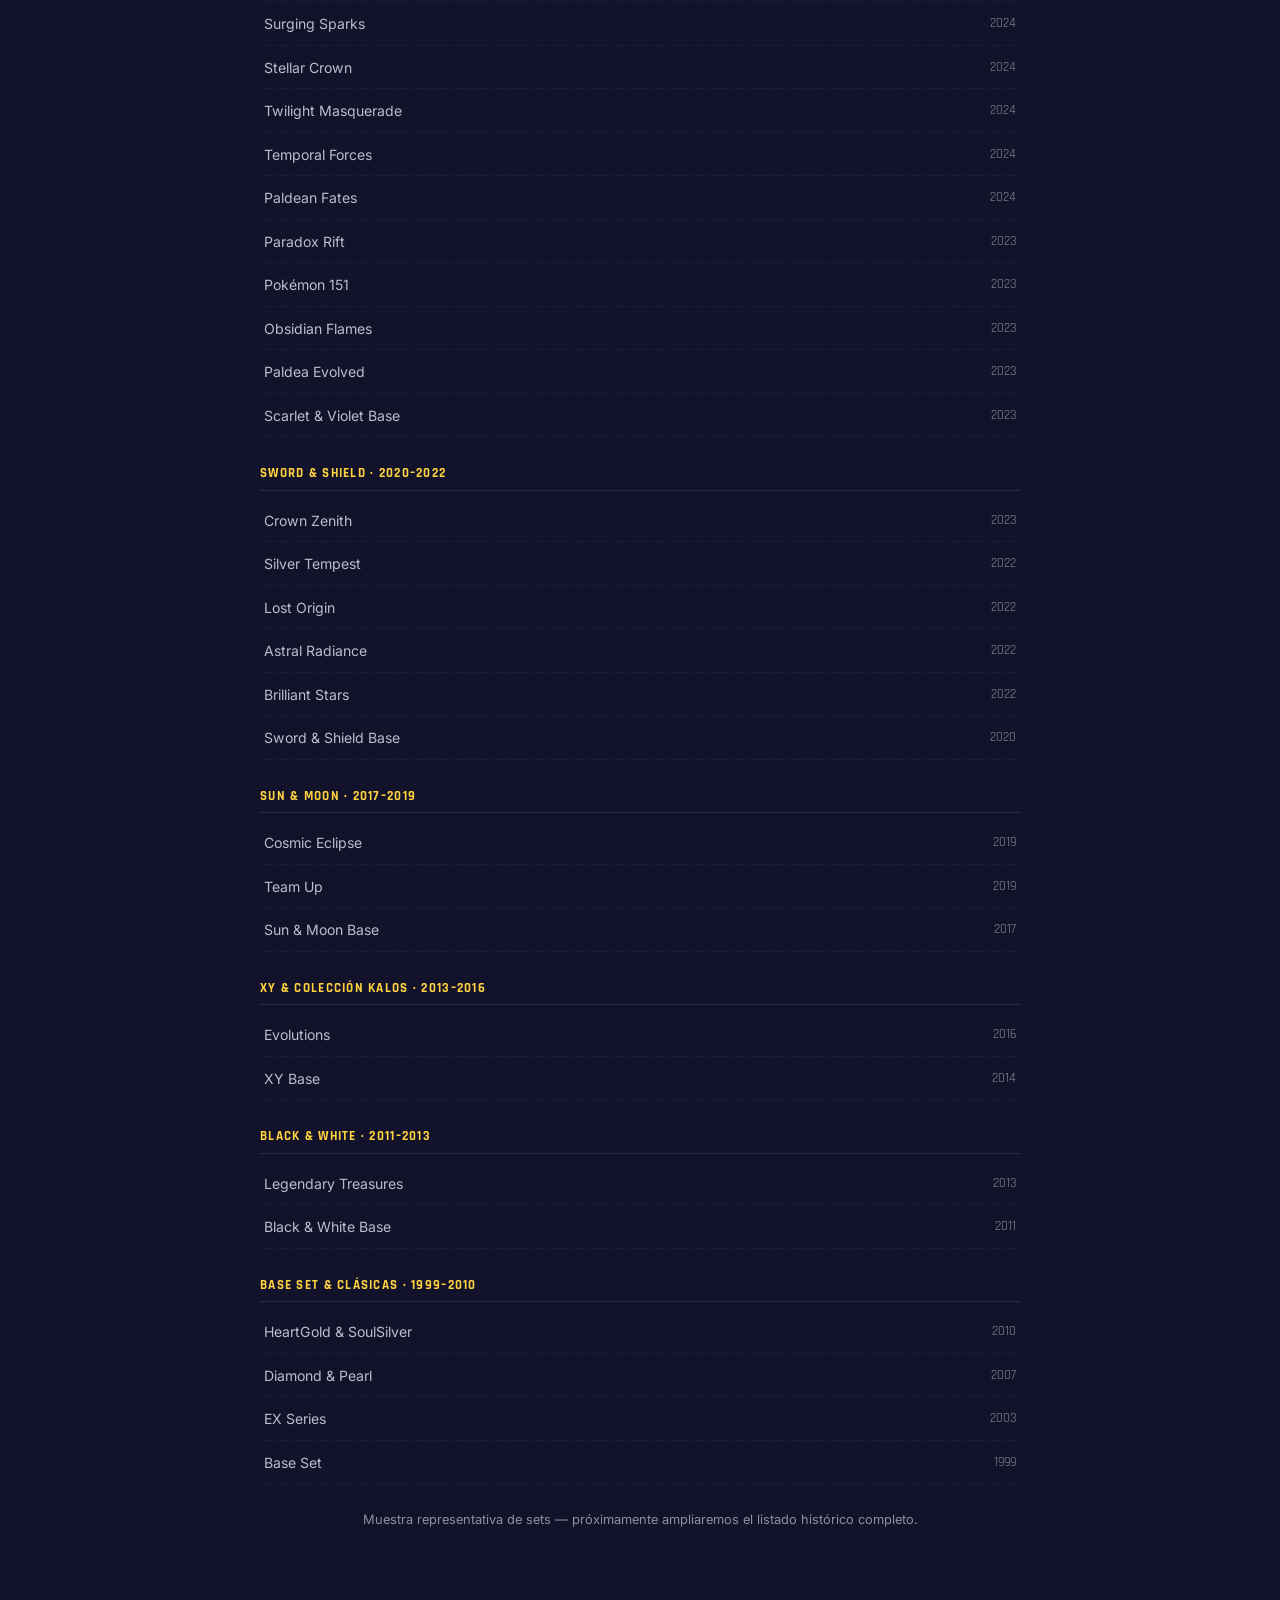
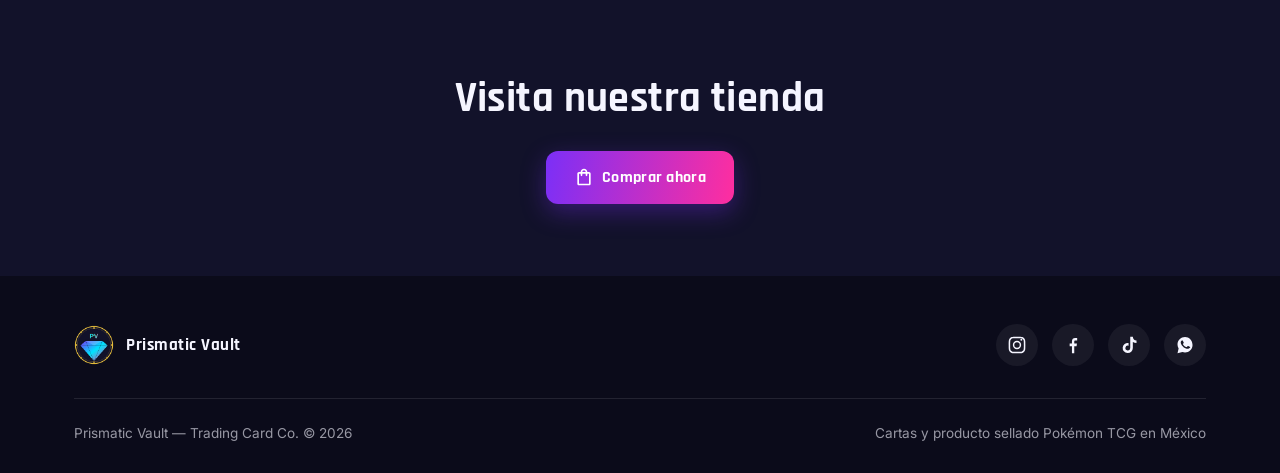
==== commit b781d7b2: "Simplifica la banda de contacto a un solo CTA de tienda Quita "Contáctanos por donde prefieras" y lo" ====
--- a/expansiones.html
+++ b/expansiones.html
@@ -14,7 +14,7 @@
 <link rel="preconnect" href="https://fonts.googleapis.com">
 <link rel="preconnect" href="https://fonts.gstatic.com" crossorigin>
 <link href="https://fonts.googleapis.com/css2?family=Rajdhani:wght@600;700&family=Inter:wght@400;500;600&display=swap" rel="stylesheet">
-<link rel="stylesheet" href="css/style.css?v=20260810a">
+<link rel="stylesheet" href="css/style.css?v=20260810b">
 </head>
 <body>
 
@@ -196,18 +196,7 @@
   <!-- BANDA DE CONTACTO -->
   <section class="section section--dark social-band">
     <div class="container">
-      <h2 class="section-title">Contáctanos por donde prefieras</h2>
-      <div class="social-icons-lg">
-        <a href="https://www.instagram.com/prismaticvault.tcg/" target="_blank" rel="noopener" aria-label="Instagram">
-          <svg viewBox="0 0 24 24"><path d="M12 2c-2.72 0-3.06.01-4.12.06-1.06.05-1.79.22-2.43.47a4.92 4.92 0 0 0-1.78 1.16 4.92 4.92 0 0 0-1.16 1.78c-.25.64-.42 1.37-.47 2.43C2 8.94 2 9.28 2 12s.01 3.06.06 4.12c.05 1.06.22 1.79.47 2.43.26.66.6 1.22 1.16 1.78.56.56 1.12.9 1.78 1.16.64.25 1.37.42 2.43.47C8.94 22 9.28 22 12 22s3.06-.01 4.12-.06c1.06-.05 1.79-.22 2.43-.47a4.92 4.92 0 0 0 1.78-1.16 4.92 4.92 0 0 0 1.16-1.78c.25-.64.42-1.37.47-2.43.05-1.06.06-1.4.06-4.12s-.01-3.06-.06-4.12c-.05-1.06-.22-1.79-.47-2.43a4.92 4.92 0 0 0-1.16-1.78 4.92 4.92 0 0 0-1.78-1.16c-.64-.25-1.37-.42-2.43-.47C15.06 2.01 14.72 2 12 2zm0 1.8c2.67 0 2.99.01 4.04.06.98.04 1.5.21 1.85.34.47.18.8.4 1.15.75.35.35.57.68.75 1.15.13.36.3.87.34 1.85.05 1.05.06 1.37.06 4.04s-.01 2.99-.06 4.04c-.04.98-.21 1.5-.34 1.85-.18.47-.4.8-.75 1.15-.35.35-.68.57-1.15.75-.36.13-.87.3-1.85.34-1.05.05-1.37.06-4.04.06s-2.99-.01-4.04-.06c-.98-.04-1.5-.21-1.85-.34a3.1 3.1 0 0 1-1.15-.75 3.1 3.1 0 0 1-.75-1.15c-.13-.36-.3-.87-.34-1.85-.05-1.05-.06-1.37-.06-4.04s.01-2.99.06-4.04c.04-.98.21-1.5.34-1.85.18-.47.4-.8.75-1.15.35-.35.68-.57 1.15-.75.36-.13.87-.3 1.85-.34 1.05-.05 1.37-.06 4.04-.06zm0 3.2a5 5 0 1 0 0 10 5 5 0 0 0 0-10zm0 8.25a3.25 3.25 0 1 1 0-6.5 3.25 3.25 0 0 1 0 6.5zm5.2-8.45a1.17 1.17 0 1 1 0-2.34 1.17 1.17 0 0 1 0 2.34z"/></svg>
-        </a>
-        <a href="https://facebook.com/prismaticvault.tcg" target="_blank" rel="noopener" aria-label="Facebook">
-          <svg viewBox="0 0 24 24"><path d="M13.5 22v-8.4h2.8l.42-3.28h-3.22V8.2c0-.95.26-1.6 1.63-1.6H17V3.7A21.8 21.8 0 0 0 14.6 3.6c-2.3 0-3.87 1.4-3.87 3.98v2.74H8v3.28h2.73V22h2.77z"/></svg>
-        </a>
-        <a href="https://vt.tiktok.com/ZSXAYgNUm/" target="_blank" rel="noopener" aria-label="TikTok">
-          <svg viewBox="0 0 24 24"><path d="M16.6 2h-3.1v13.6a2.9 2.9 0 1 1-2.05-2.78V9.6a6.1 6.1 0 1 0 5.15 6.03V8.36a7.9 7.9 0 0 0 4.4 1.33V6.5a4.85 4.85 0 0 1-4.4-4.5z"/></svg>
-        </a>
-      </div>
+      <h2 class="section-title">Visita nuestra tienda</h2>
       <a href="https://tienda.prismaticvaulttcg.com" class="btn btn-primary">
         <svg viewBox="0 0 24 24" style="width:20px;height:20px;fill:#fff;"><path d="M18 6h-2c0-2.21-1.79-4-4-4S8 3.79 8 6H6c-1.1 0-2 .9-2 2v12c0 1.1.9 2 2 2h12c1.1 0 2-.9 2-2V8c0-1.1-.9-2-2-2zm-6-2c1.1 0 2 .9 2 2h-4c0-1.1.9-2 2-2zm6 16H6V8h2v2c0 .55.45 1 1 1s1-.45 1-1V8h4v2c0 .55.45 1 1 1s1-.45 1-1V8h2v12z"/></svg>
         Comprar ahora
--- a/css/style.css
+++ b/css/style.css
@@ -596,33 +596,6 @@
 
 .social-band h2 { margin-bottom: 28px; }
 
-.social-icons-lg {
-  display: flex;
-  justify-content: center;
-  gap: 20px;
-  flex-wrap: wrap;
-  margin-bottom: 28px;
-}
-
-.social-icons-lg a {
-  width: 56px;
-  height: 56px;
-  border-radius: 50%;
-  display: flex;
-  align-items: center;
-  justify-content: center;
-  background: #1C1C38;
-  border: 1px solid rgba(245, 245, 255, 0.12);
-  transition: transform 0.18s ease, background 0.18s ease;
-}
-
-.social-icons-lg svg { width: 24px; height: 24px; fill: var(--text-light); }
-
-.social-icons-lg a:hover {
-  transform: translateY(-3px);
-  background: var(--gradient-brand);
-}
-
 /* --------------------------------------------------------------------------
    Footer
    -------------------------------------------------------------------------- */
